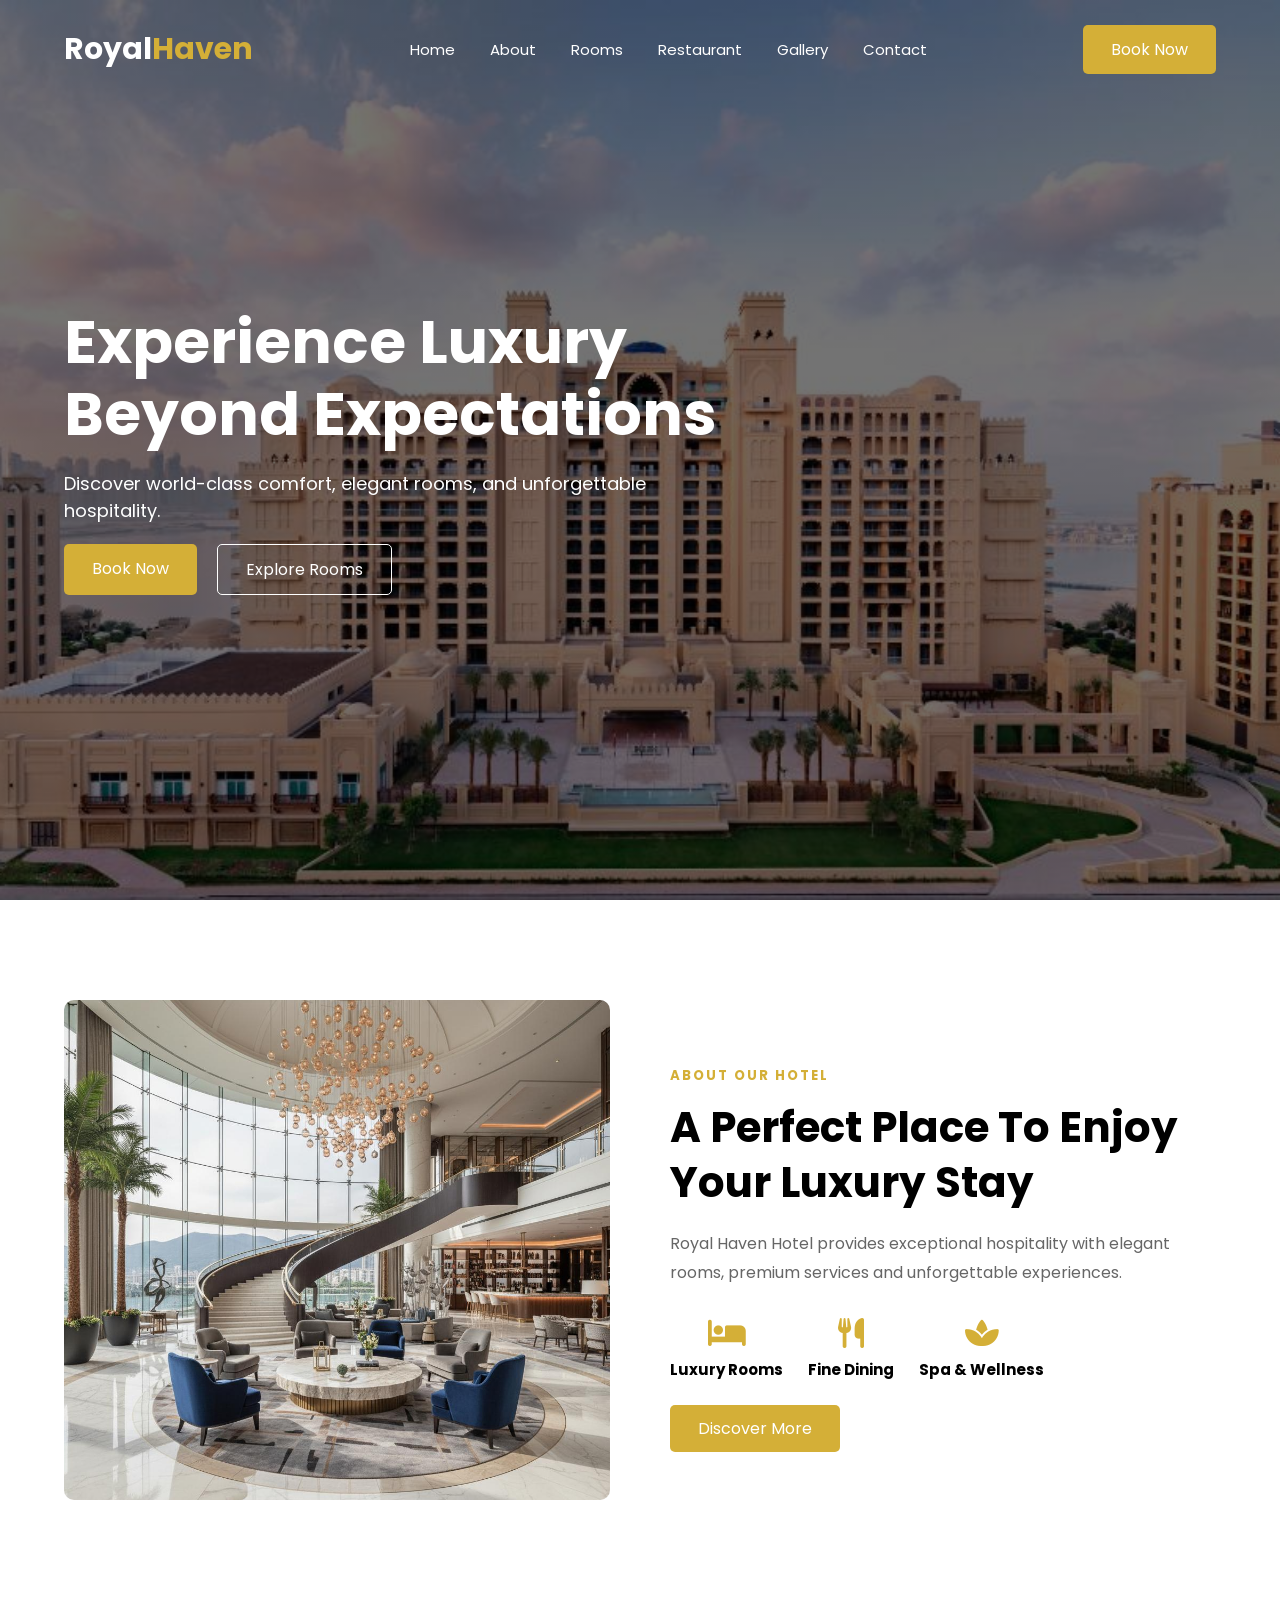
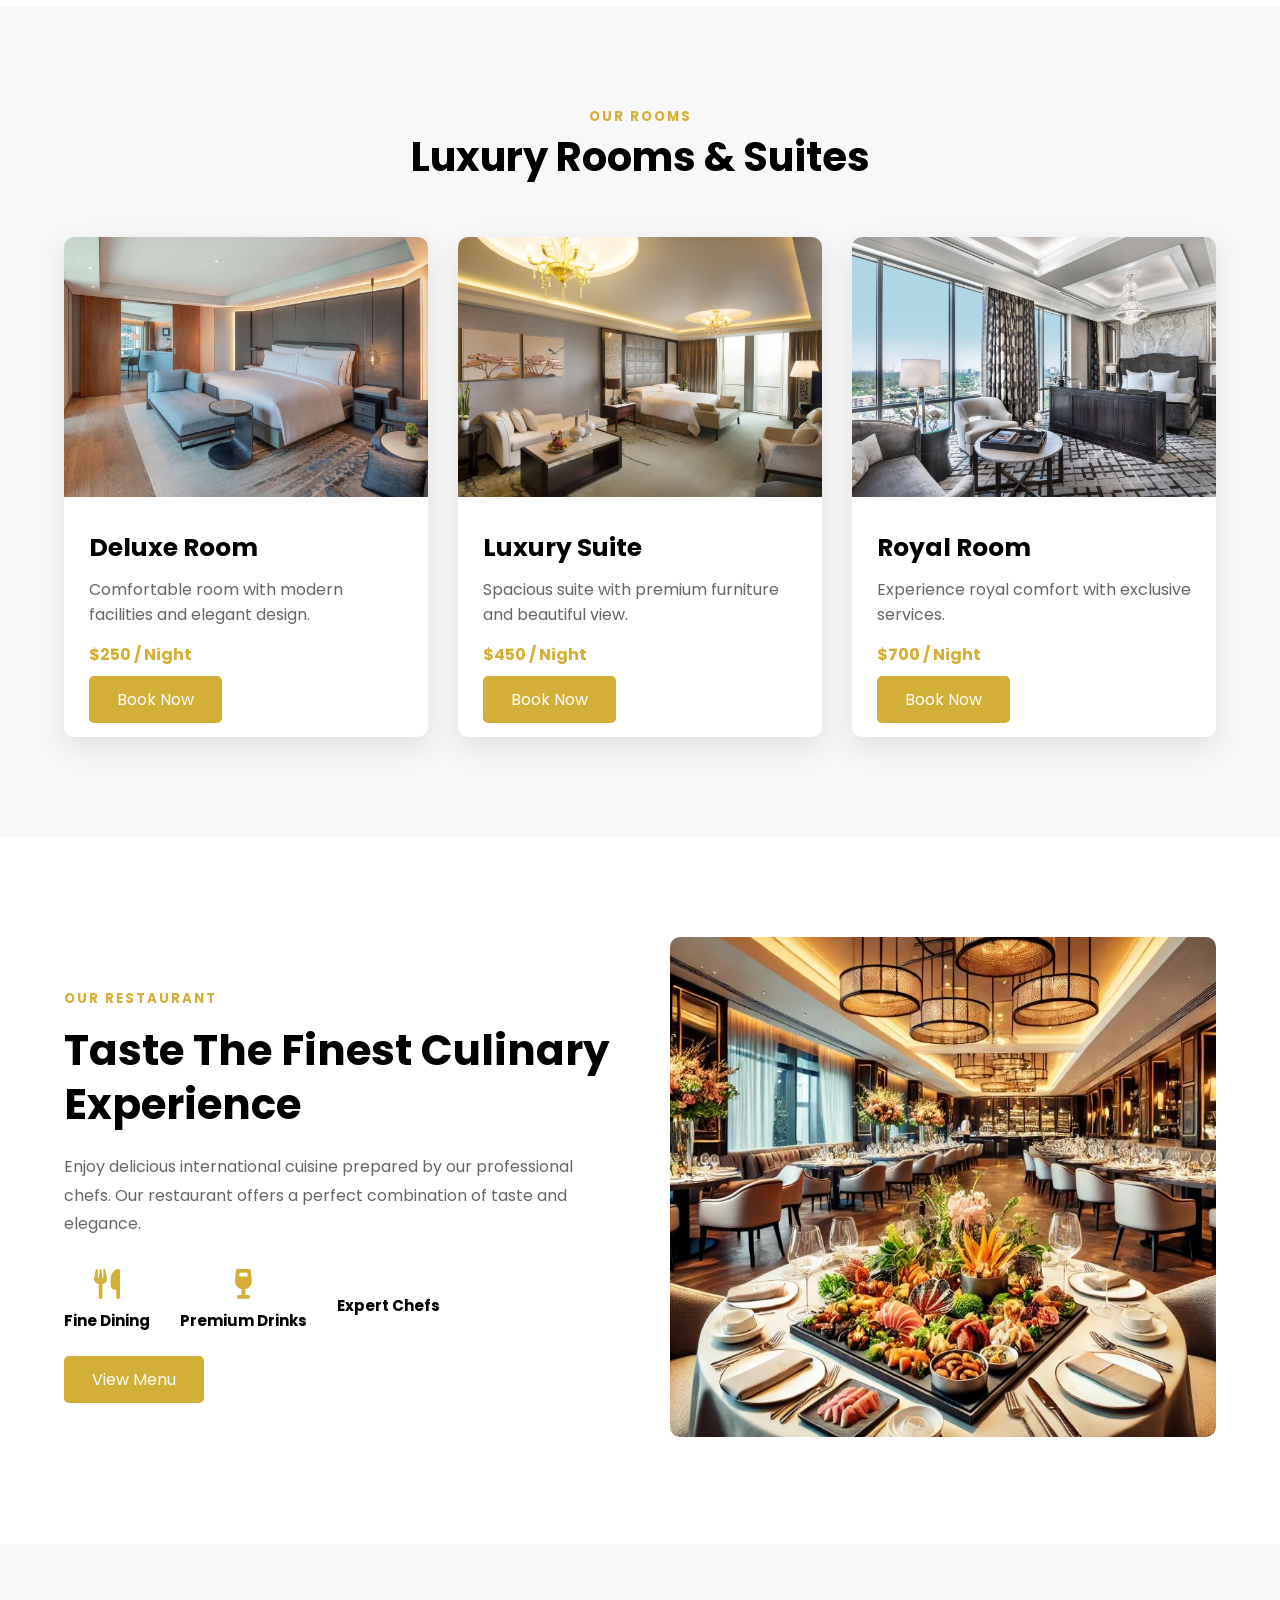
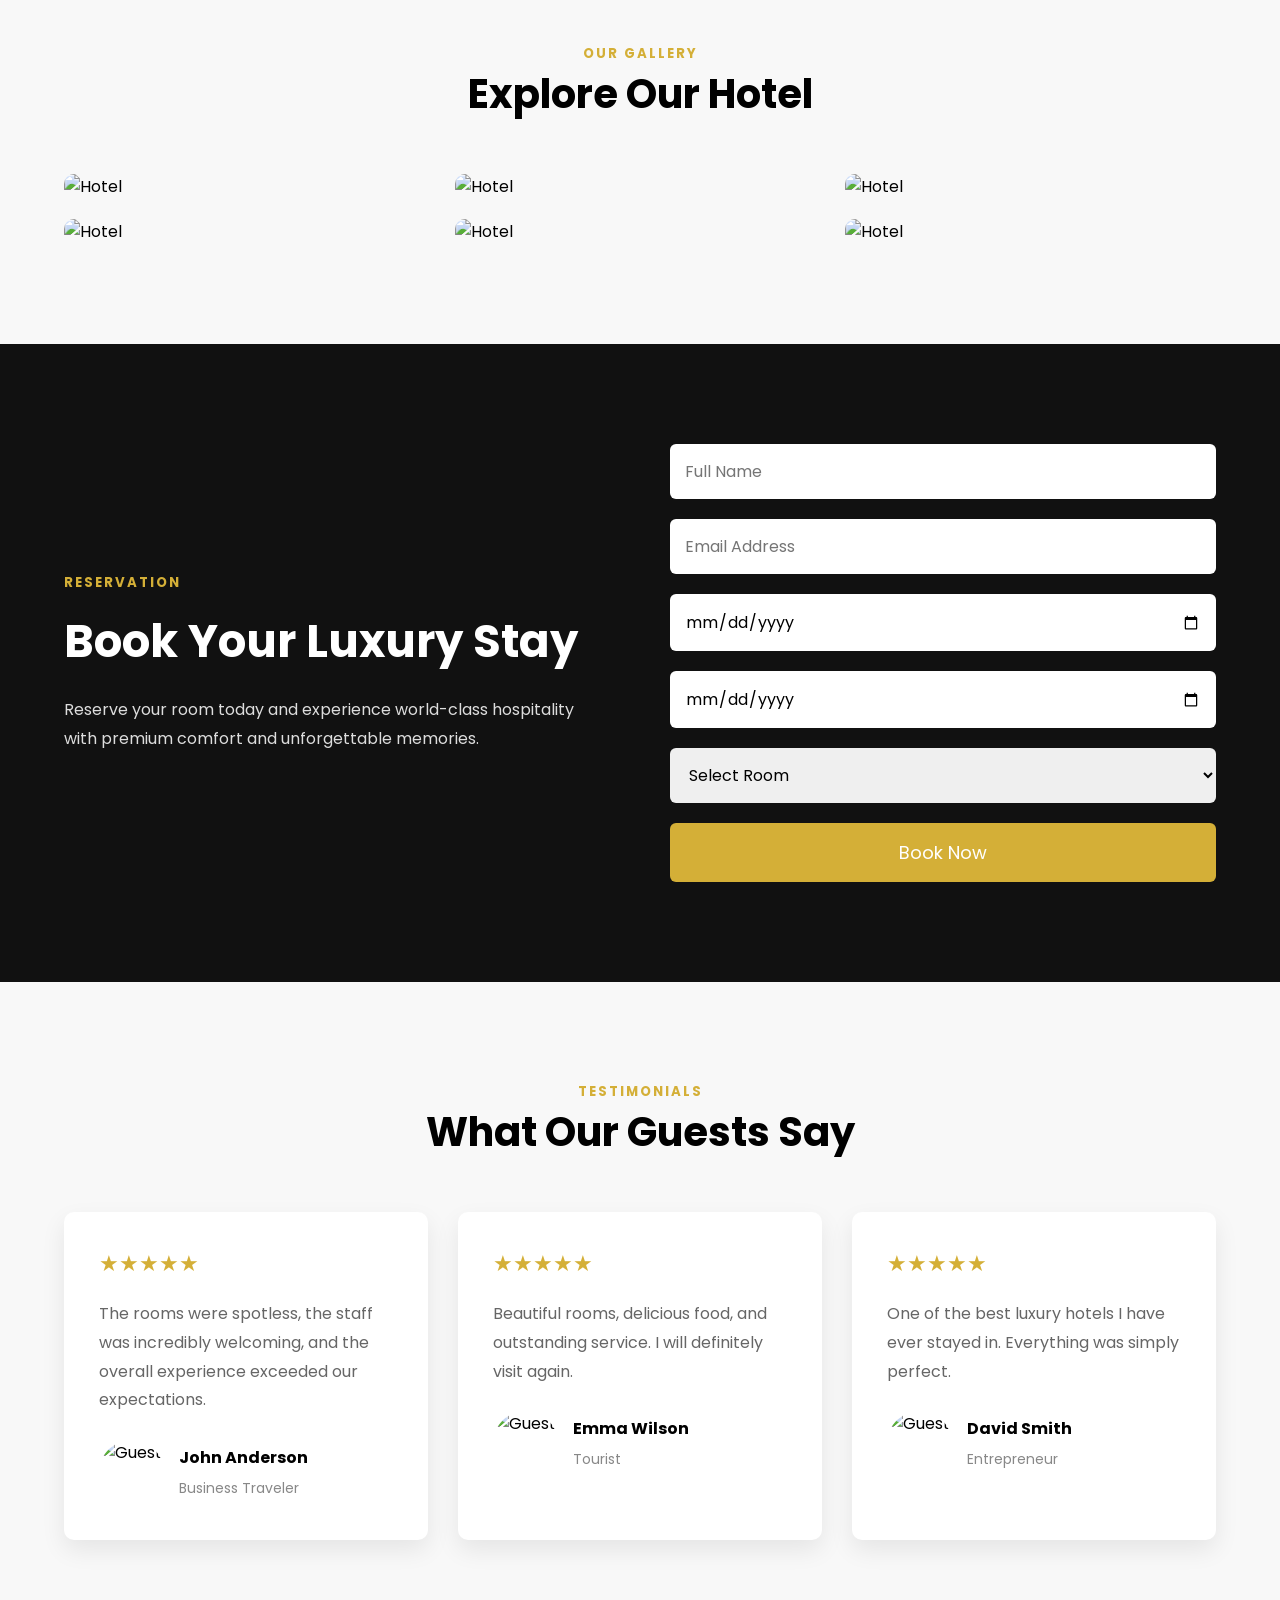
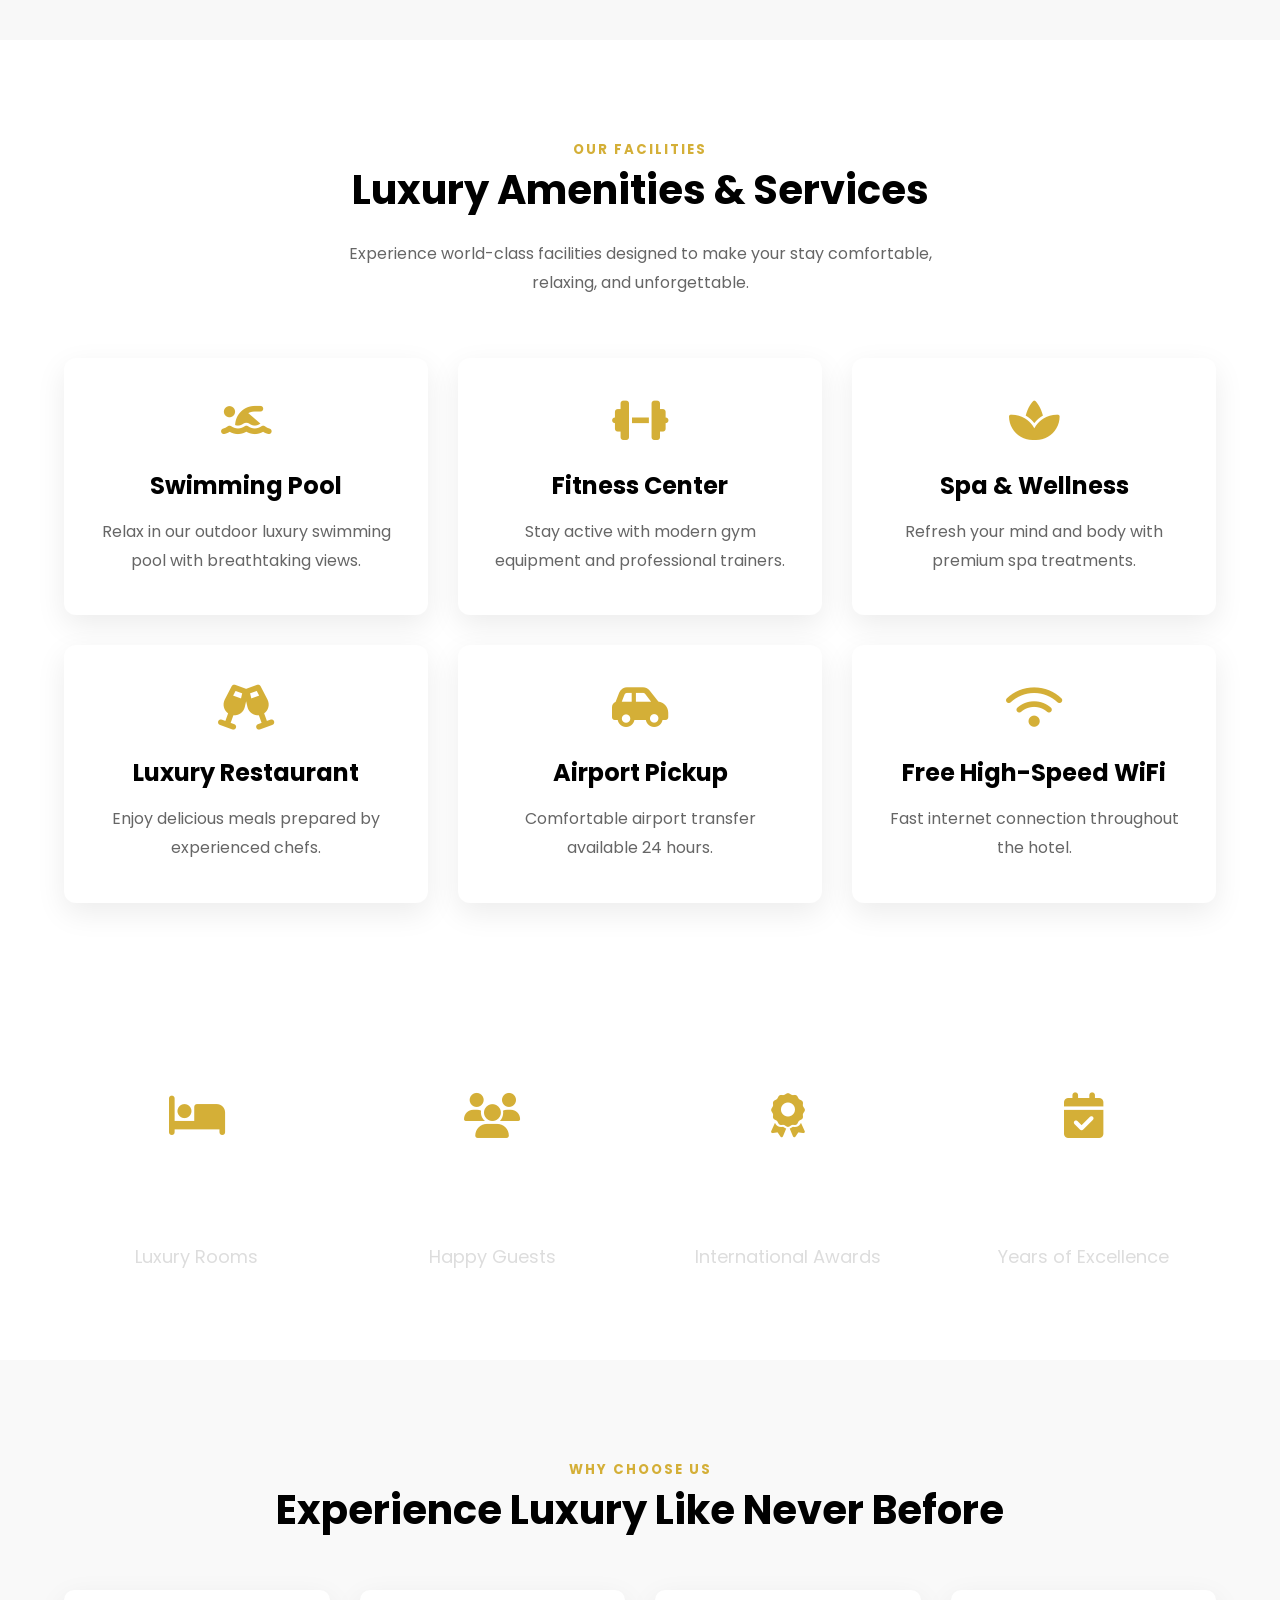
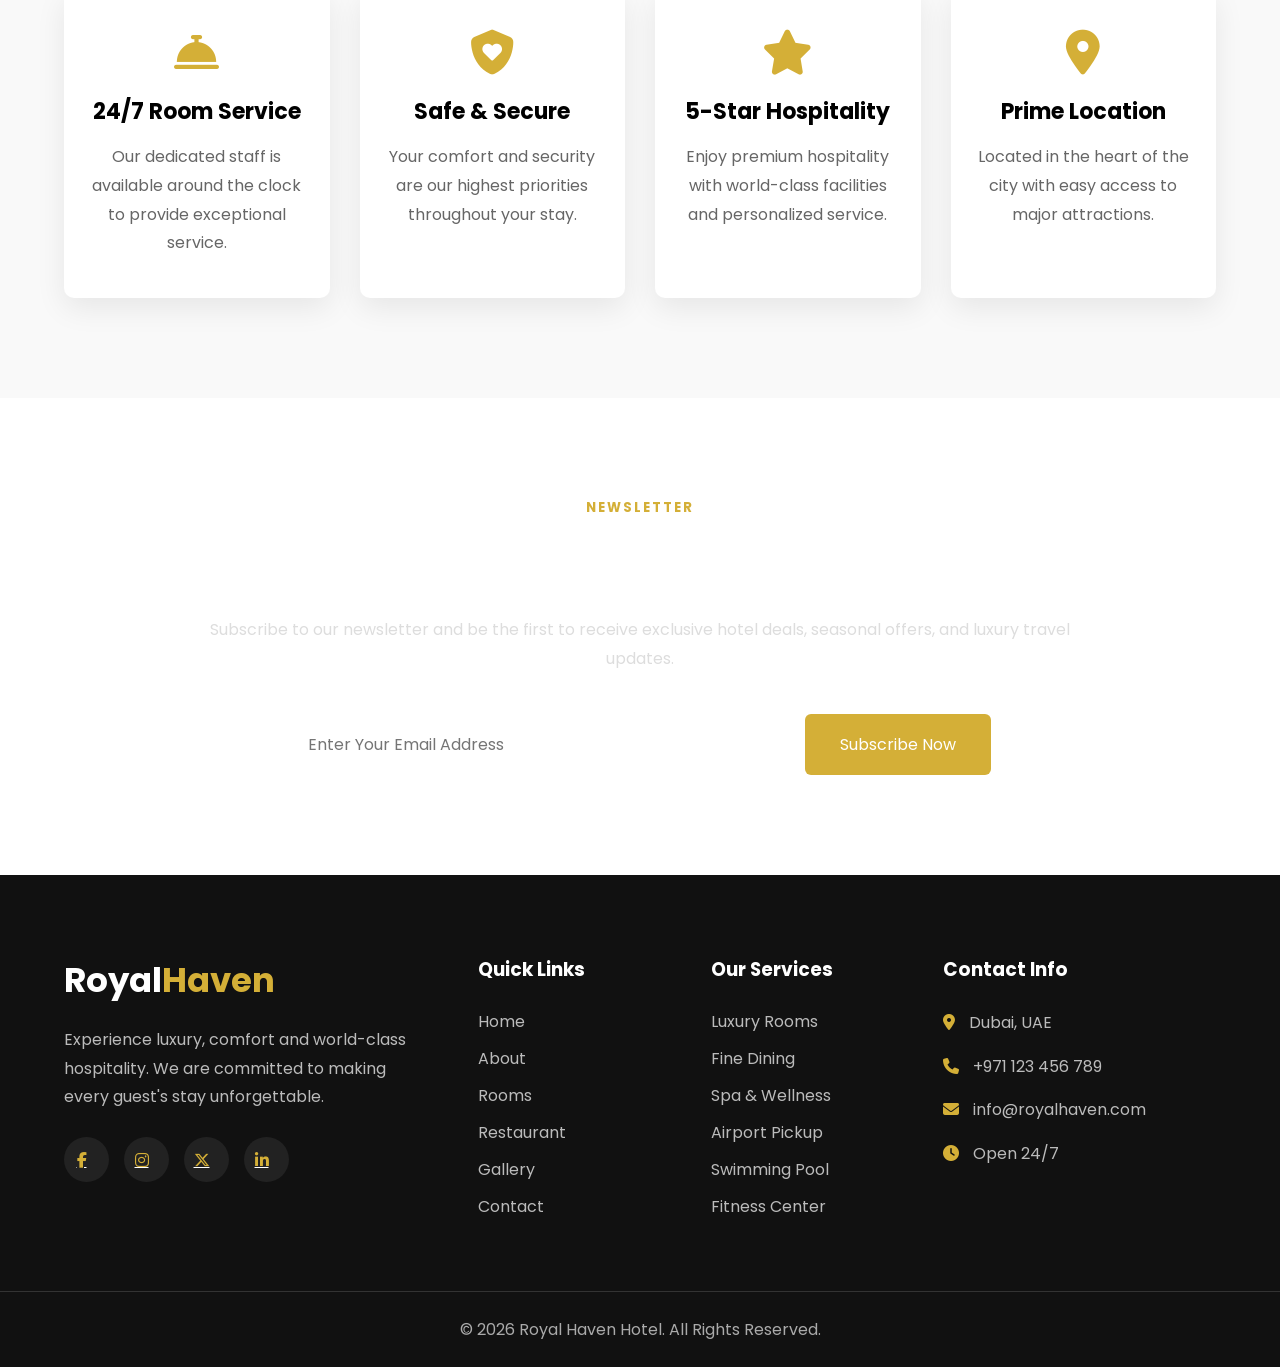
==== index.html @ 72471aa4 "files and images added" ====
<!DOCTYPE html>
<html lang="en">
<head>
    <meta charset="UTF-8">
    <meta name="viewport" content="width=device-width, initial-scale=1.0">

    <title>Royal Haven | Luxury Hotel</title>

    <!-- Google Font -->
    <link href="https://fonts.googleapis.com/css2?family=Poppins:wght@300;400;500;600;700&display=swap" rel="stylesheet">

    <!-- Font Awesome -->
    <link rel="stylesheet" href="https://cdnjs.cloudflare.com/ajax/libs/font-awesome/6.5.0/css/all.min.css">

    <link rel="stylesheet" href="css/style.css">
</head>

<body>

<header>
    <nav class="navbar">

        <div class="logo">
            Royal<span>Haven</span>
        </div>

        <ul class="nav-links">
            <li><a href="index.html">Home</a></li>
            <li><a href="about.html">About</a></li>
            <li><a href="rooms.html">Rooms</a></li>
            <li><a href="restaurent.html">Restaurant</a></li>
            <li><a href="gallery.html">Gallery</a></li>
            <li><a href="contact.html">Contact</a></li>
        </ul>

        <a href="#" class="btn">Book Now</a>

    </nav>
</header>


<!-- Hero Section -->

<section class="hero">

    <div class="hero-content">

        <h1>
            Experience Luxury<br>
            Beyond Expectations
        </h1>

        <p>
            Discover world-class comfort, elegant rooms,
            and unforgettable hospitality.
        </p>

        <div class="hero-buttons">
            <a href="#" class="btn">Book Now</a>
            <a href="#" class="outline-btn">Explore Rooms</a>
        </div>

    </div>

</section>
<!-- About Section -->

<section class="about">

    <div class="about-container">

        <div class="about-image">
            <img src="images/about.jpg" alt="Luxury Hotel">
        </div>


        <div class="about-content">

            <h5>ABOUT OUR HOTEL</h5>

            <h2>
                A Perfect Place To Enjoy
                Your Luxury Stay
            </h2>

            <p>
                Royal Haven Hotel provides exceptional
                hospitality with elegant rooms, premium
                services and unforgettable experiences.
            </p>

            <div class="features">

                <div>
                    <i class="fa-solid fa-bed"></i>
                    <h4>Luxury Rooms</h4>
                </div>

                <div>
                    <i class="fa-solid fa-utensils"></i>
                    <h4>Fine Dining</h4>
                </div>

                <div>
                    <i class="fa-solid fa-spa"></i>
                    <h4>Spa & Wellness</h4>
                </div>

            </div>

            <a href="#" class="btn">Discover More</a>

        </div>

    </div>

</section>
<!-- Rooms Section -->

<section class="rooms">

    <div class="section-title">

        <h5>OUR ROOMS</h5>
        <h2>Luxury Rooms & Suites</h2>

    </div>


    <div class="rooms-container">


        <div class="room-card">

            <img src="images/luxury rooms.jpg" alt="Deluxe Room">

            <div class="room-info">

                <h3>Deluxe Room</h3>

                <p>
                    Comfortable room with modern
                    facilities and elegant design.
                </p>

                <h4>$250 / Night</h4>

                <a href="#" class="btn">Book Now</a>

            </div>

        </div>



        <div class="room-card">

            <img src="images/room2.jpg" alt="Suite Room">

            <div class="room-info">

                <h3>Luxury Suite</h3>

                <p>
                    Spacious suite with premium
                    furniture and beautiful view.
                </p>

                <h4>$450 / Night</h4>

                <a href="#" class="btn">Book Now</a>

            </div>

        </div>



        <div class="room-card">

            <img src="images/room3.jpg" alt="Royal Room">

            <div class="room-info">

                <h3>Royal Room</h3>

                <p>
                    Experience royal comfort with
                    exclusive services.
                </p>

                <h4>$700 / Night</h4>

                <a href="#" class="btn">Book Now</a>

            </div>

        </div>


    </div>

</section>
<!-- Restaurant Section -->

<section class="restaurant">

    <div class="restaurant-container">


        <div class="restaurant-content">

            <h5>OUR RESTAURANT</h5>

            <h2>
                Taste The Finest
                Culinary Experience
            </h2>

            <p>
                Enjoy delicious international cuisine
                prepared by our professional chefs.
                Our restaurant offers a perfect
                combination of taste and elegance.
            </p>


            <div class="restaurant-items">

                <div>
                    <i class="fa-solid fa-utensils"></i>
                    <h4>Fine Dining</h4>
                </div>


                <div>
                    <i class="fa-solid fa-wine-glass"></i>
                    <h4>Premium Drinks</h4>
                </div>


                <div>
                    <i class="fa-solid fa-user-chef"></i>
                    <h4>Expert Chefs</h4>
                </div>

            </div>


            <a href="#" class="btn">
                View Menu
            </a>


        </div>



        <div class="restaurant-image">

            <img src="images/restaurent.jpg" alt="Restaurant">

        </div>


    </div>

</section>
<!-- Gallery Section -->

<section class="gallery">

    <div class="section-title">

        <h5>OUR GALLERY</h5>
        <h2>Explore Our Hotel</h2>

    </div>


    <div class="gallery-container">

        <div class="gallery-item">
            <img src="images/gallery1.jpg" alt="Hotel">
        </div>

        <div class="gallery-item">
            <img src="images/gallery2.jpg" alt="Hotel">
        </div>

        <div class="gallery-item">
            <img src="images/gallery3.jpg" alt="Hotel">
        </div>

        <div class="gallery-item">
            <img src="images/gallery4.jpg" alt="Hotel">
        </div>

        <div class="gallery-item">
            <img src="images/gallery5.jpg" alt="Hotel">
        </div>

        <div class="gallery-item">
            <img src="images/gallery6.jpg" alt="Hotel">
        </div>

    </div>

</section>
<!-- Booking Section -->

<section class="booking">

    <div class="booking-container">

        <div class="booking-content">

            <h5>RESERVATION</h5>

            <h2>
                Book Your Luxury Stay
            </h2>

            <p>
                Reserve your room today and experience
                world-class hospitality with premium
                comfort and unforgettable memories.
            </p>

        </div>


        <form class="booking-form">

            <input type="text" placeholder="Full Name">

            <input type="email" placeholder="Email Address">

            <input type="date">

            <input type="date">

            <select>

                <option>Select Room</option>
                <option>Deluxe Room</option>
                <option>Luxury Suite</option>
                <option>Royal Room</option>

            </select>

            <button type="submit">
                Book Now
            </button>

        </form>

    </div>

</section>
<!-- Testimonials Section -->

<section class="testimonials">

    <div class="section-title">

        <h5>TESTIMONIALS</h5>
        <h2>What Our Guests Say</h2>

    </div>

    <div class="testimonial-container">

        <div class="testimonial-card">

            <div class="stars">
                ★★★★★
            </div>

            <p>
                The rooms were spotless, the staff was incredibly
                welcoming, and the overall experience exceeded our expectations.
            </p>

            <div class="guest">

                <img src="images/guest1.jpg" alt="Guest">

                <div>
                    <h4>John Anderson</h4>
                    <span>Business Traveler</span>
                </div>

            </div>

        </div>

        <div class="testimonial-card">

            <div class="stars">
                ★★★★★
            </div>

            <p>
                Beautiful rooms, delicious food, and outstanding service.
                I will definitely visit again.
            </p>

            <div class="guest">

                <img src="images/guest2.jpg" alt="Guest">

                <div>
                    <h4>Emma Wilson</h4>
                    <span>Tourist</span>
                </div>

            </div>

        </div>

        <div class="testimonial-card">

            <div class="stars">
                ★★★★★
            </div>

            <p>
                One of the best luxury hotels I have ever stayed in.
                Everything was simply perfect.
            </p>

            <div class="guest">

                <img src="images/guest3.jpg" alt="Guest">

                <div>
                    <h4>David Smith</h4>
                    <span>Entrepreneur</span>
                </div>

            </div>

        </div>

    </div>

</section>
<!-- Facilities Section -->

<section class="facilities">

    <div class="section-title">

        <h5>OUR FACILITIES</h5>
        <h2>Luxury Amenities & Services</h2>

        <p>
            Experience world-class facilities designed
            to make your stay comfortable, relaxing,
            and unforgettable.
        </p>

    </div>

    <div class="facilities-container">

        <div class="facility-card">

            <i class="fa-solid fa-person-swimming"></i>

            <h3>Swimming Pool</h3>

            <p>
                Relax in our outdoor luxury swimming pool
                with breathtaking views.
            </p>

        </div>

        <div class="facility-card">

            <i class="fa-solid fa-dumbbell"></i>

            <h3>Fitness Center</h3>

            <p>
                Stay active with modern gym equipment
                and professional trainers.
            </p>

        </div>

        <div class="facility-card">

            <i class="fa-solid fa-spa"></i>

            <h3>Spa & Wellness</h3>

            <p>
                Refresh your mind and body with
                premium spa treatments.
            </p>

        </div>

        <div class="facility-card">

            <i class="fa-solid fa-champagne-glasses"></i>

            <h3>Luxury Restaurant</h3>

            <p>
                Enjoy delicious meals prepared
                by experienced chefs.
            </p>

        </div>

        <div class="facility-card">

            <i class="fa-solid fa-car-side"></i>

            <h3>Airport Pickup</h3>

            <p>
                Comfortable airport transfer
                available 24 hours.
            </p>

        </div>

        <div class="facility-card">

            <i class="fa-solid fa-wifi"></i>

            <h3>Free High-Speed WiFi</h3>

            <p>
                Fast internet connection
                throughout the hotel.
            </p>

        </div>

    </div>

</section>
<!-- Statistics Section -->

<section class="stats">

    <div class="stats-container">

        <div class="stat-box">

            <i class="fa-solid fa-bed"></i>

            <h2>250+</h2>

            <p>Luxury Rooms</p>

        </div>

        <div class="stat-box">

            <i class="fa-solid fa-users"></i>

            <h2>20K+</h2>

            <p>Happy Guests</p>

        </div>

        <div class="stat-box">

            <i class="fa-solid fa-award"></i>

            <h2>30+</h2>

            <p>International Awards</p>

        </div>

        <div class="stat-box">

            <i class="fa-solid fa-calendar-check"></i>

            <h2>15+</h2>

            <p>Years of Excellence</p>

        </div>

    </div>

</section>
<!-- Why Choose Us -->

<section class="why-choose">

    <div class="section-title">

        <h5>WHY CHOOSE US</h5>

        <h2>
            Experience Luxury Like Never Before
        </h2>

    </div>

    <div class="why-container">

        <div class="why-card">

            <i class="fa-solid fa-concierge-bell"></i>

            <h3>24/7 Room Service</h3>

            <p>
                Our dedicated staff is available around
                the clock to provide exceptional service.
            </p>

        </div>

        <div class="why-card">

            <i class="fa-solid fa-shield-heart"></i>

            <h3>Safe & Secure</h3>

            <p>
                Your comfort and security are our highest
                priorities throughout your stay.
            </p>

        </div>

        <div class="why-card">

            <i class="fa-solid fa-star"></i>

            <h3>5-Star Hospitality</h3>

            <p>
                Enjoy premium hospitality with world-class
                facilities and personalized service.
            </p>

        </div>

        <div class="why-card">

            <i class="fa-solid fa-location-dot"></i>

            <h3>Prime Location</h3>

            <p>
                Located in the heart of the city with
                easy access to major attractions.
            </p>

        </div>

    </div>

</section>
<!-- Newsletter Section -->

<section class="newsletter">

    <div class="newsletter-container">

        <div class="newsletter-content">

            <h5>NEWSLETTER</h5>

            <h2>
                Stay Updated With Our Latest Offers
            </h2>

            <p>
                Subscribe to our newsletter and be the first
                to receive exclusive hotel deals, seasonal
                offers, and luxury travel updates.
            </p>

        </div>

        <form class="newsletter-form">

            <input
                type="email"
                placeholder="Enter Your Email Address"
                required
            >

            <button type="submit">
                Subscribe Now
            </button>

        </form>

    </div>

</section>
<!-- Footer -->

<footer class="footer">

    <div class="footer-container">

        <!-- About -->

        <div class="footer-box">

            <h2 class="footer-logo">
                Royal<span>Haven</span>
            </h2>

            <p>
                Experience luxury, comfort and world-class
                hospitality. We are committed to making every
                guest's stay unforgettable.
            </p>

            <div class="social-icons">

                <a href="#"><i class="fab fa-facebook-f"></i></a>

                <a href="#"><i class="fab fa-instagram"></i></a>

                <a href="#"><i class="fab fa-x-twitter"></i></a>

                <a href="#"><i class="fab fa-linkedin-in"></i></a>

            </div>

        </div>


        <!-- Quick Links -->

        <div class="footer-box">

            <h3>Quick Links</h3>

            <ul>

                <li><a href="#">Home</a></li>

                <li><a href="#">About</a></li>

                <li><a href="#">Rooms</a></li>

                <li><a href="#">Restaurant</a></li>

                <li><a href="#">Gallery</a></li>

                <li><a href="#">Contact</a></li>

            </ul>

        </div>


        <!-- Services -->

        <div class="footer-box">

            <h3>Our Services</h3>

            <ul>

                <li>Luxury Rooms</li>

                <li>Fine Dining</li>

                <li>Spa & Wellness</li>

                <li>Airport Pickup</li>

                <li>Swimming Pool</li>

                <li>Fitness Center</li>

            </ul>

        </div>


        <!-- Contact -->

        <div class="footer-box">

            <h3>Contact Info</h3>

            <p><i class="fa-solid fa-location-dot"></i> Dubai, UAE</p>

            <p><i class="fa-solid fa-phone"></i> +971 123 456 789</p>

            <p><i class="fa-solid fa-envelope"></i> info@royalhaven.com</p>

            <p><i class="fa-solid fa-clock"></i> Open 24/7</p>

        </div>

    </div>


    <div class="footer-bottom">

        <p>
            © 2026 Royal Haven Hotel. All Rights Reserved.
        </p>

    </div>

</footer>
</body>
</html>
---- css/style.css ----
*{
    margin:0;
    padding:0;
    box-sizing:border-box;
    font-family:'Poppins',sans-serif;
}


body{
    background:#fff;
}


header{
    position:absolute;
    width:100%;
    top:0;
    left:0;
    z-index:10;
}


.navbar{
    width:90%;
    margin:auto;
    padding:25px 0;

    display:flex;
    justify-content:space-between;
    align-items:center;
}


.logo{
    font-size:30px;
    font-weight:700;
    color:white;
}


.logo span{
    color:#d4af37;
}


.nav-links{
    display:flex;
    gap:35px;
    list-style:none;
}


.nav-links a{
    text-decoration:none;
    color:white;
    font-size:15px;
}


.btn{
    background:#d4af37;
    color:white;
    padding:12px 28px;
    border-radius:5px;
    text-decoration:none;
}


.hero{

    height:100vh;

    background:
    linear-gradient(
    rgba(0,0,0,.55),
    rgba(0,0,0,.55)
    ),
    url("../images/real state.jpg");

    background-size:cover;
    background-position:center;

    display:flex;
    align-items:center;
}


.hero-content{

    width:90%;
    margin:auto;
    color:white;

}


.hero-content h1{

    font-size:60px;
    line-height:1.2;

}


.hero-content p{

    margin:20px 0;
    font-size:18px;
    max-width:600px;

}


.hero-buttons{
    display:flex;
    gap:20px;
}


.outline-btn{

    border:1px solid white;
    color:white;
    padding:12px 28px;
    text-decoration:none;
    border-radius:5px;

}
/* About Section */

.about{

    padding:100px 0;

}


.about-container{

    width:90%;
    margin:auto;

    display:grid;
    grid-template-columns:1fr 1fr;
    gap:60px;

    align-items:center;

}


.about-image img{

    width:100%;
    height:500px;
    object-fit:cover;
    border-radius:10px;

}


.about-content h5{

    color:#d4af37;
    letter-spacing:2px;
    margin-bottom:15px;

}


.about-content h2{

    font-size:42px;
    line-height:1.3;
    margin-bottom:20px;

}


.about-content p{

    color:#666;
    line-height:1.8;
    margin-bottom:30px;

}


.features{

    display:flex;
    gap:25px;
    margin-bottom:35px;

}


.features div{

    text-align:center;

}


.features i{

    font-size:30px;
    color:#d4af37;
    margin-bottom:10px;

}


.features h4{

    font-size:15px;

}
/* Rooms Section */

.rooms{

    padding:100px 0;
    background:#f8f8f8;

}


.section-title{

    text-align:center;
    margin-bottom:50px;

}


.section-title h5{

    color:#d4af37;
    letter-spacing:2px;

}


.section-title h2{

    font-size:40px;

}



.rooms-container{

    width:90%;
    margin:auto;

    display:grid;
    grid-template-columns:repeat(3,1fr);
    gap:30px;

}


.room-card{

    background:white;
    border-radius:10px;
    overflow:hidden;
    box-shadow:0 10px 30px rgba(0,0,0,.1);

}


.room-card img{

    width:100%;
    height:260px;
    object-fit:cover;

}


.room-info{

    padding:25px;

}


.room-info h3{

    font-size:25px;
    margin-bottom:10px;

}


.room-info p{

    color:#666;
    margin-bottom:15px;

}


.room-info h4{

    color:#d4af37;
    margin-bottom:20px;

}
/* Restaurant Section */

.restaurant{

    padding:100px 0;

}


.restaurant-container{

    width:90%;
    margin:auto;

    display:grid;
    grid-template-columns:1fr 1fr;
    gap:60px;

    align-items:center;

}


.restaurant-image img{

    width:100%;
    height:500px;
    object-fit:cover;
    border-radius:10px;

}


.restaurant-content h5{

    color:#d4af37;
    letter-spacing:2px;
    margin-bottom:15px;

}


.restaurant-content h2{

    font-size:42px;
    line-height:1.3;
    margin-bottom:20px;

}


.restaurant-content p{

    color:#666;
    line-height:1.8;
    margin-bottom:30px;

}


.restaurant-items{

    display:flex;
    gap:30px;
    margin-bottom:35px;

}


.restaurant-items div{

    text-align:center;

}


.restaurant-items i{

    font-size:30px;
    color:#d4af37;
    margin-bottom:10px;

}


.restaurant-items h4{

    font-size:15px;

}
/* Gallery Section */

.gallery{

    padding:100px 0;
    background:#f8f8f8;

}


.gallery-container{

    width:90%;
    margin:auto;

    display:grid;
    grid-template-columns:repeat(3,1fr);
    gap:20px;

}


.gallery-item{

    overflow:hidden;
    border-radius:10px;

}


.gallery-item img{

    width:100%;
    height:300px;
    object-fit:cover;

    transition:.4s;

}


.gallery-item img:hover{

    transform:scale(1.1);

}
/* Booking Section */

.booking{

    padding:100px 0;
    background:#111;
    color:#fff;

}

.booking-container{

    width:90%;
    max-width:1200px;
    margin:auto;

    display:grid;
    grid-template-columns:1fr 1fr;
    gap:60px;
    align-items:center;

}

.booking-content h5{

    color:#d4af37;
    letter-spacing:2px;
    margin-bottom:15px;

}

.booking-content h2{

    font-size:45px;
    margin-bottom:20px;

}

.booking-content p{

    color:#ddd;
    line-height:1.8;

}

.booking-form{

    display:grid;
    gap:20px;

}

.booking-form input,
.booking-form select{

    padding:15px;
    border:none;
    outline:none;
    border-radius:6px;
    font-size:16px;

}

.booking-form button{

    padding:16px;
    border:none;
    background:#d4af37;
    color:#fff;
    font-size:18px;
    cursor:pointer;
    border-radius:6px;
    transition:.3s;

}

.booking-form button:hover{

    background:#b8941f;

}
/* Testimonials */

.testimonials{

    padding:100px 0;
    background:#f8f8f8;

}

.testimonial-container{

    width:90%;
    margin:auto;

    display:grid;
    grid-template-columns:repeat(3,1fr);
    gap:30px;

}

.testimonial-card{

    background:#fff;
    padding:35px;
    border-radius:10px;
    box-shadow:0 10px 25px rgba(0,0,0,.08);

}

.stars{

    color:#d4af37;
    font-size:22px;
    margin-bottom:20px;

}

.testimonial-card p{

    color:#666;
    line-height:1.8;
    margin-bottom:25px;

}

.guest{

    display:flex;
    align-items:center;
    gap:15px;

}

.guest img{

    width:65px;
    height:65px;
    border-radius:50%;
    object-fit:cover;

}

.guest h4{

    margin-bottom:5px;

}

.guest span{

    color:#888;
    font-size:14px;

}
/* Facilities Section */

.facilities{

    padding:100px 0;
    background:#fff;

}

.facilities .section-title{

    width:90%;
    margin:auto;
    text-align:center;
    margin-bottom:60px;

}

.facilities .section-title p{

    max-width:650px;
    margin:20px auto 0;
    color:#666;
    line-height:1.8;

}

.facilities-container{

    width:90%;
    max-width:1300px;
    margin:auto;

    display:grid;
    grid-template-columns:repeat(3,1fr);
    gap:30px;

}

.facility-card{

    background:#fff;
    padding:40px 30px;
    text-align:center;

    border-radius:12px;

    box-shadow:0 10px 30px rgba(0,0,0,.08);

    transition:.4s;

}

.facility-card:hover{

    transform:translateY(-10px);

}

.facility-card i{

    font-size:45px;
    color:#d4af37;

    margin-bottom:25px;

}

.facility-card h3{

    margin-bottom:15px;
    font-size:24px;

}

.facility-card p{

    color:#666;
    line-height:1.8;

}
/* Statistics Section */

.stats{

    padding:90px 0;

    background:
    linear-gradient(rgba(0,0,0,.75),rgba(0,0,0,.75)),
    url("../images/stats-bg.jpg");

    background-size:cover;
    background-position:center;
    background-attachment:fixed;

}

.stats-container{

    width:90%;
    max-width:1200px;
    margin:auto;

    display:grid;
    grid-template-columns:repeat(4,1fr);
    gap:30px;

}

.stat-box{

    text-align:center;
    color:#fff;

}

.stat-box i{

    font-size:45px;
    color:#d4af37;
    margin-bottom:20px;

}

.stat-box h2{

    font-size:50px;
    margin-bottom:10px;

}

.stat-box p{

    font-size:18px;
    color:#ddd;

} 
/* Why Choose Us */

.why-choose{

    padding:100px 0;
    background:#f9f9f9;

}

.why-container{

    width:90%;
    max-width:1200px;
    margin:auto;

    display:grid;
    grid-template-columns:repeat(4,1fr);
    gap:30px;

}

.why-card{

    background:#fff;
    padding:40px 25px;
    text-align:center;

    border-radius:10px;

    box-shadow:0 10px 30px rgba(0,0,0,.08);

    transition:.3s;

}

.why-card:hover{

    transform:translateY(-10px);

}

.why-card i{

    font-size:45px;
    color:#d4af37;
    margin-bottom:20px;

}

.why-card h3{

    margin-bottom:15px;
    font-size:22px;

}

.why-card p{

    color:#666;
    line-height:1.8;

}
/* Newsletter */

.newsletter{

    padding:100px 0;

    background:
    linear-gradient(rgba(0,0,0,.75),rgba(0,0,0,.75)),
    url("../images/newsletter-bg.jpg");

    background-size:cover;
    background-position:center;
    background-attachment:fixed;

}

.newsletter-container{

    width:90%;
    max-width:900px;

    margin:auto;
    text-align:center;

}

.newsletter-content h5{

    color:#d4af37;
    letter-spacing:2px;
    margin-bottom:15px;

}

.newsletter-content h2{

    color:#fff;
    font-size:42px;
    margin-bottom:20px;

}

.newsletter-content p{

    color:#ddd;
    line-height:1.8;
    margin-bottom:40px;

}

.newsletter-form{

    display:flex;
    justify-content:center;
    gap:15px;

}

.newsletter-form input{

    flex:1;

    max-width:500px;

    padding:18px;

    border:none;
    outline:none;

    border-radius:6px;

    font-size:16px;

}

.newsletter-form button{

    padding:18px 35px;

    background:#d4af37;
    color:#fff;

    border:none;
    border-radius:6px;

    cursor:pointer;

    font-size:16px;

    transition:.3s;

}

.newsletter-form button:hover{

    background:#b89125;

}
/* Footer */

.footer{

    background:#111;
    color:#fff;

    padding:80px 0 0;

}

.footer-container{

    width:90%;
    max-width:1300px;

    margin:auto;

    display:grid;
    grid-template-columns:2fr 1fr 1fr 1.5fr;

    gap:50px;

}

.footer-logo{

    font-size:34px;
    margin-bottom:20px;

}

.footer-logo span{

    color:#d4af37;

}

.footer-box p{

    color:#bbb;
    line-height:1.8;
    margin-bottom:15px;

}

.footer-box h3{

    margin-bottom:25px;

}

.footer-box ul{

    list-style:none;

}

.footer-box ul li{

    margin-bottom:12px;

    color:#bbb;

}

.footer-box ul li a{

    color:#bbb;
    text-decoration:none;

    transition:.3s;

}

.footer-box ul li a:hover{

    color:#d4af37;

}

.footer-box i{

    color:#d4af37;
    margin-right:10px;

}

.social-icons{

    display:flex;
    gap:15px;
    margin-top:25px;

}

.social-icons a{

    width:45px;
    height:45px;

    display:flex;
    justify-content:center;
    align-items:center;

    border-radius:50%;

    background:#222;

    color:#fff;

    transition:.3s;

}

.social-icons a:hover{

    background:#d4af37;

}

.footer-bottom{

    margin-top:60px;

    border-top:1px solid #333;

    text-align:center;

    padding:25px 0;

}

.footer-bottom p{

    color:#aaa;

}
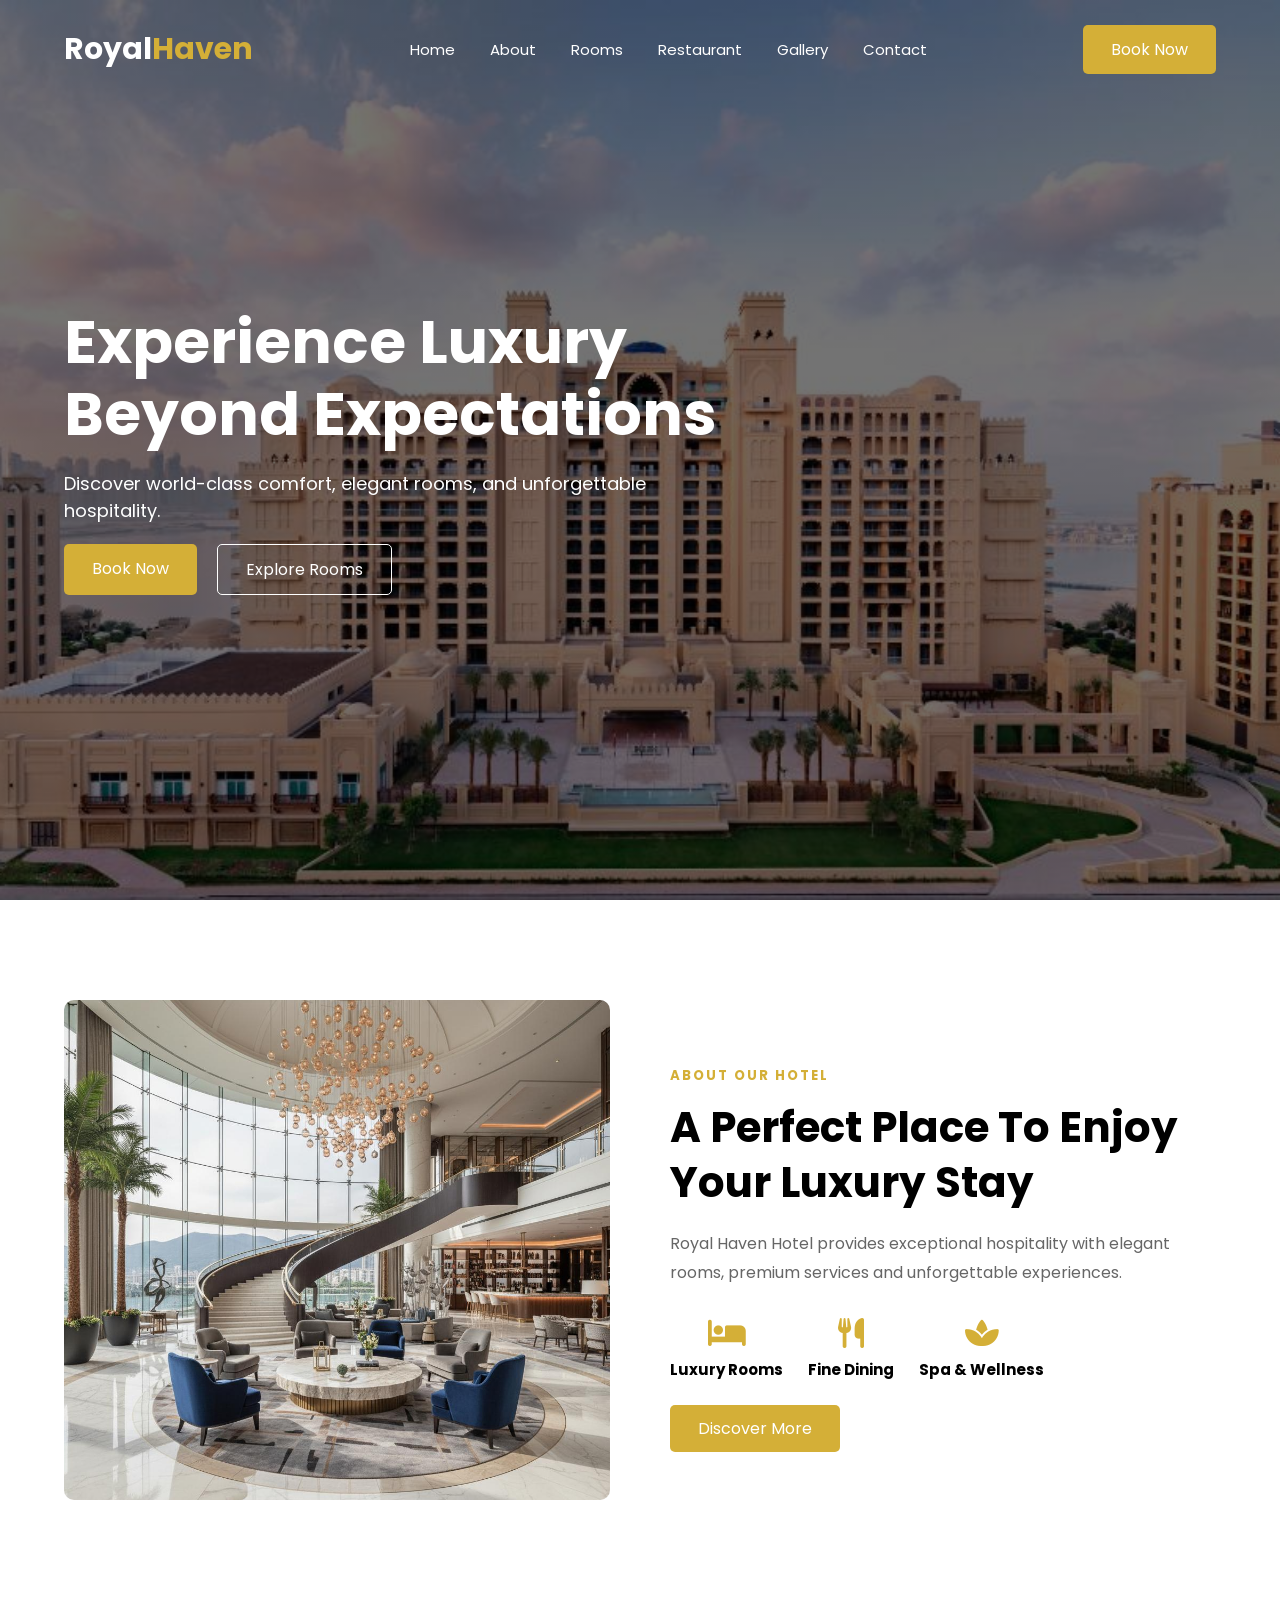
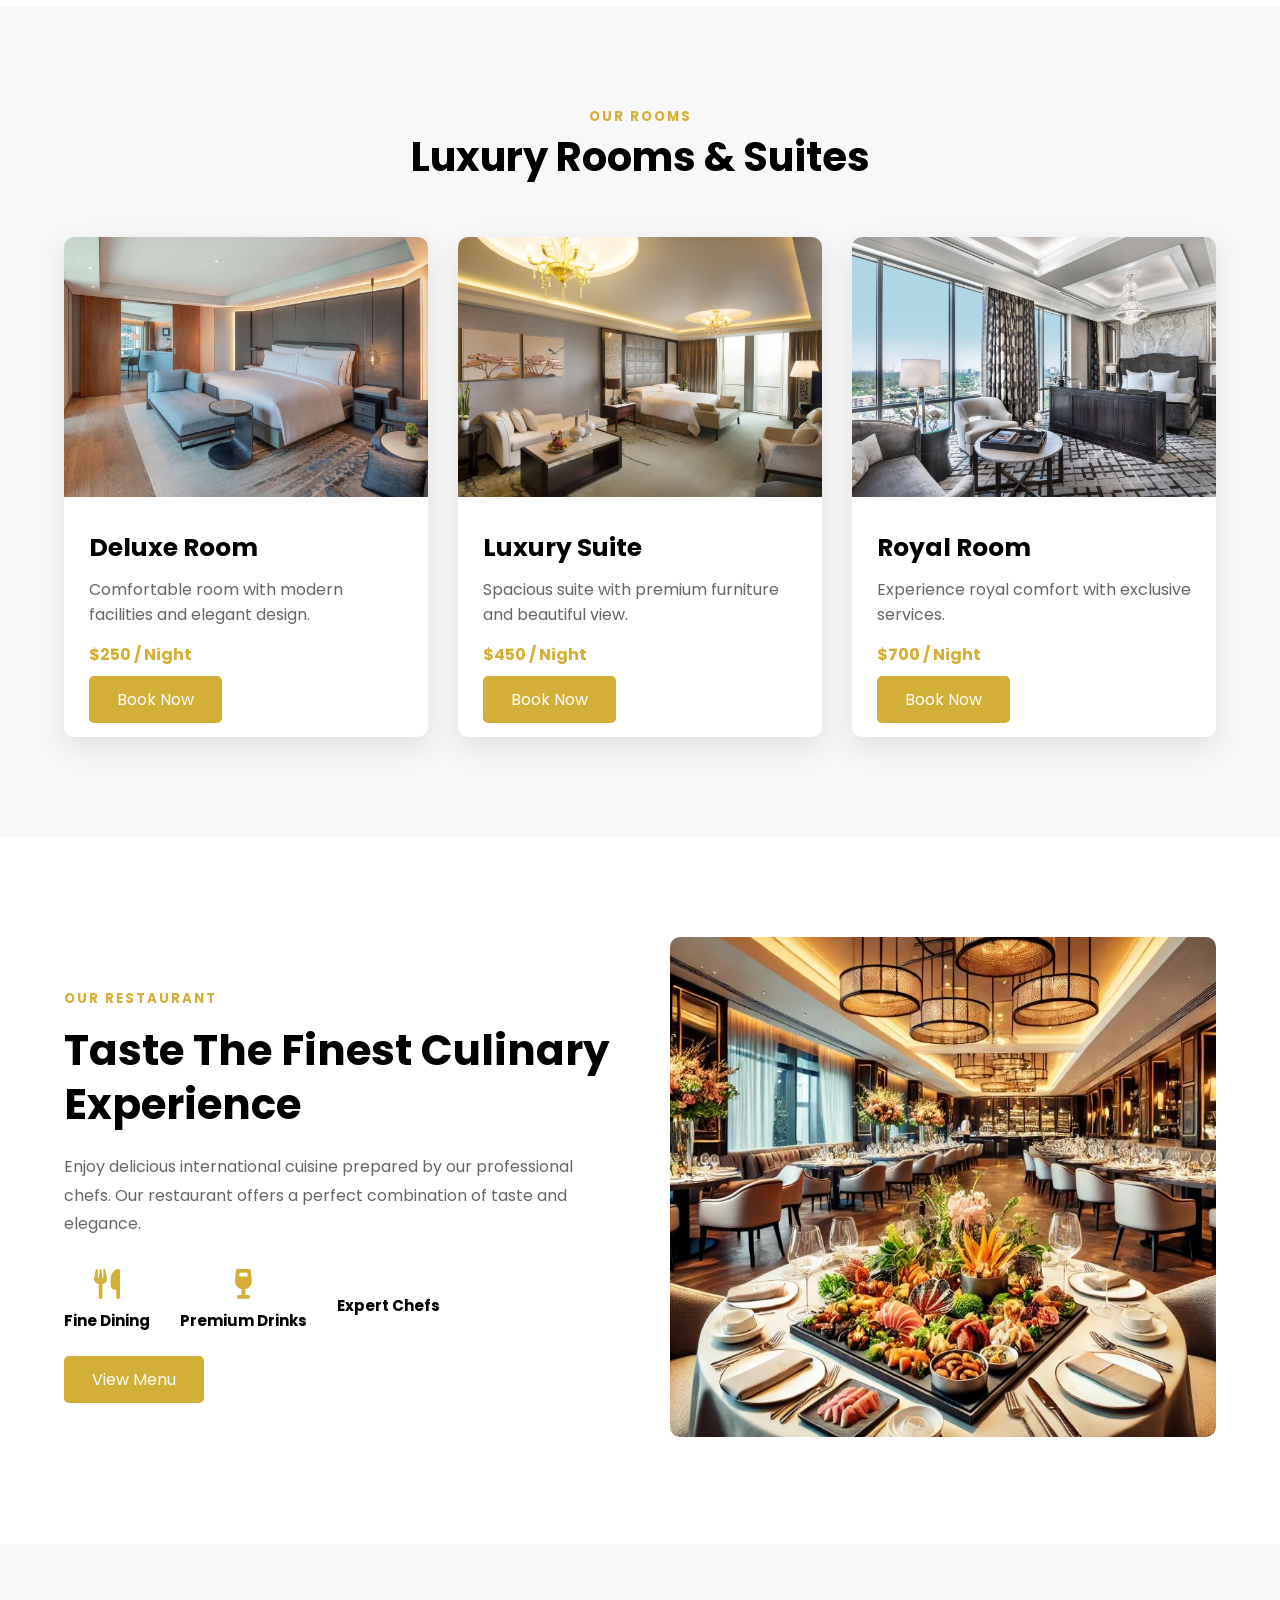
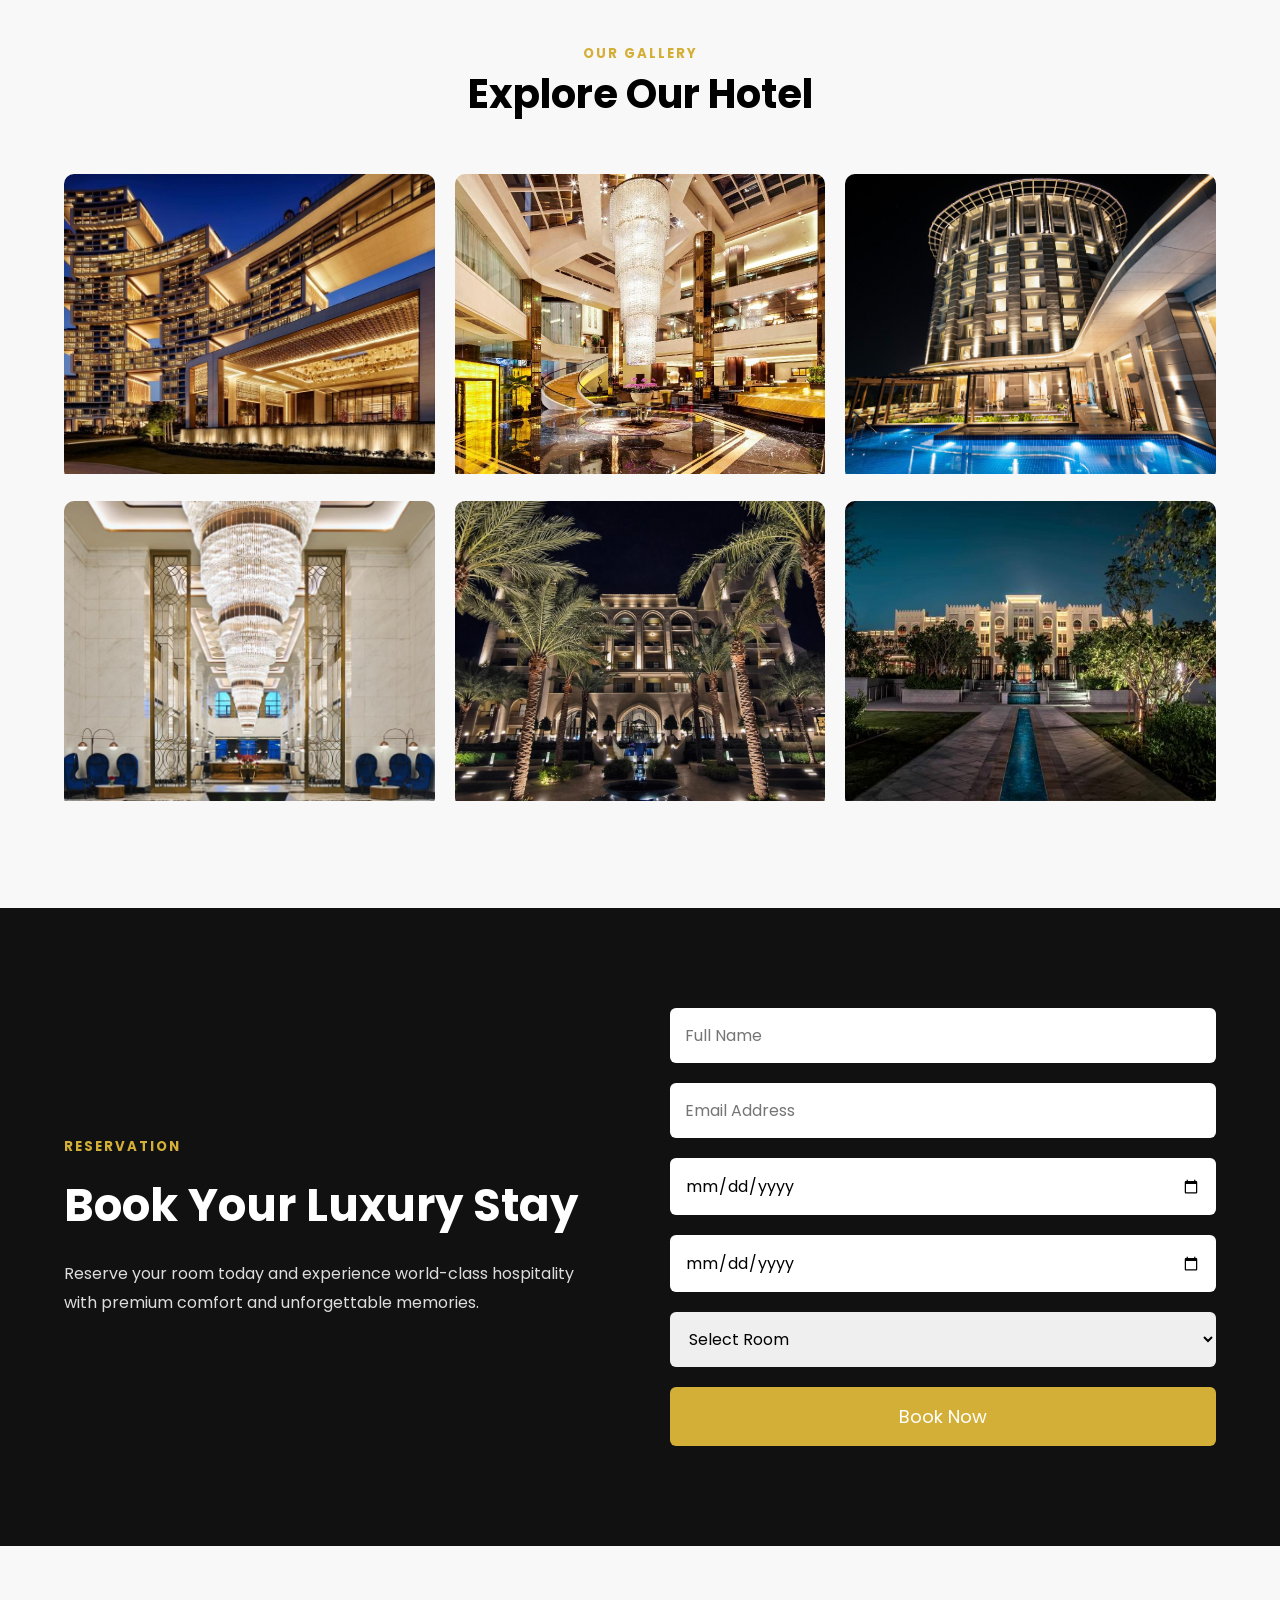
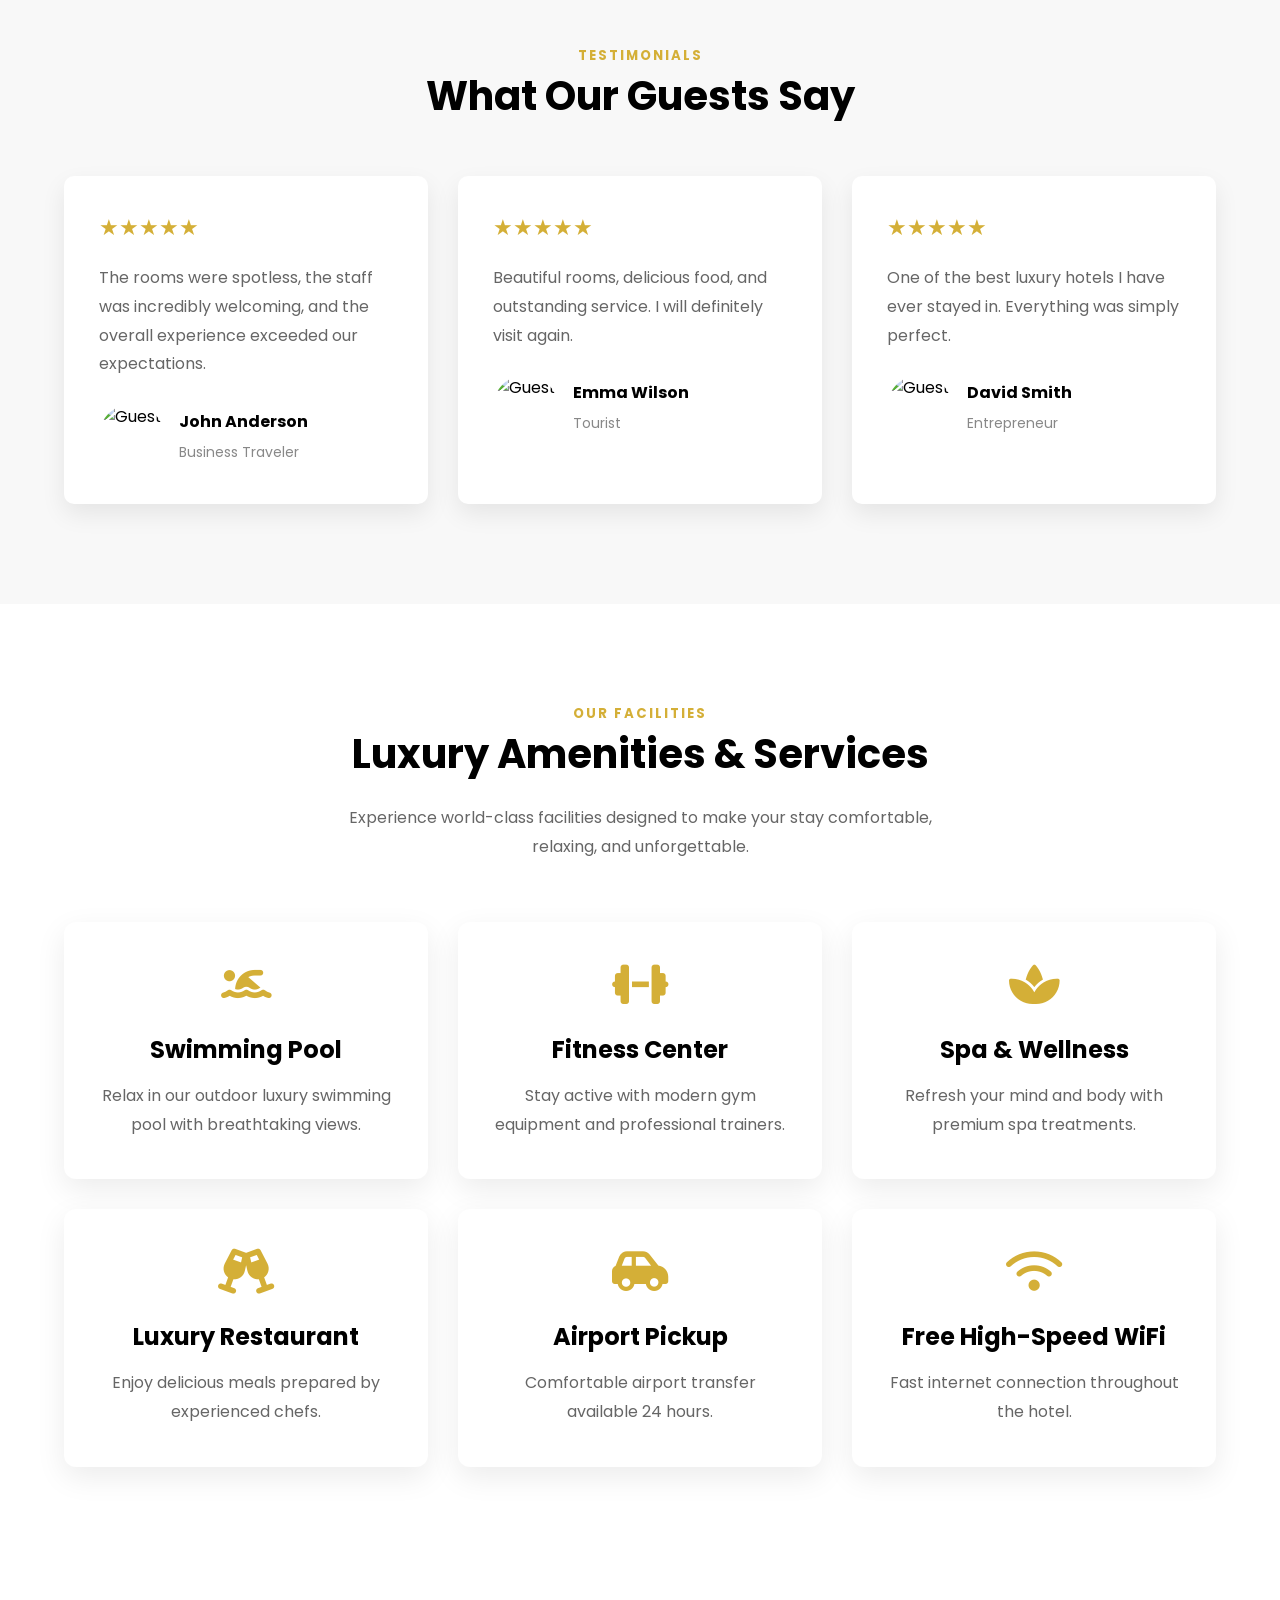
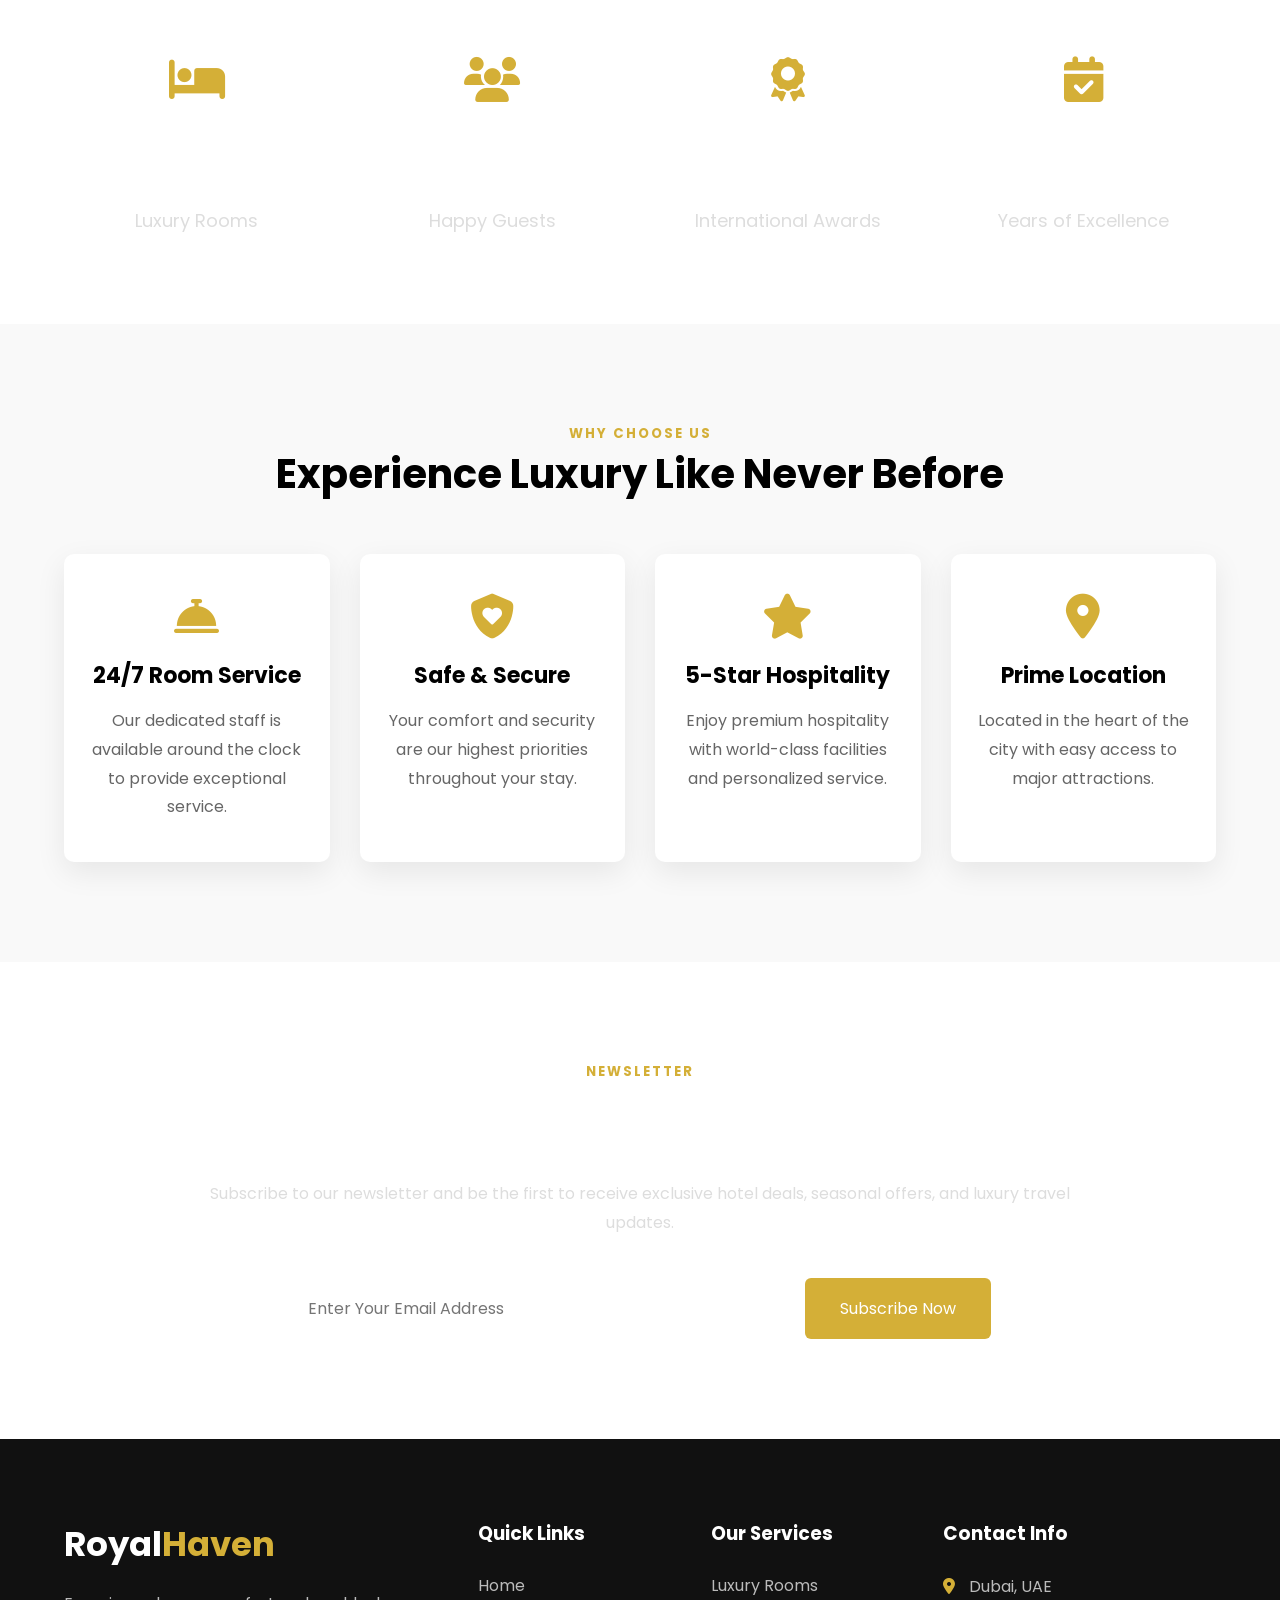
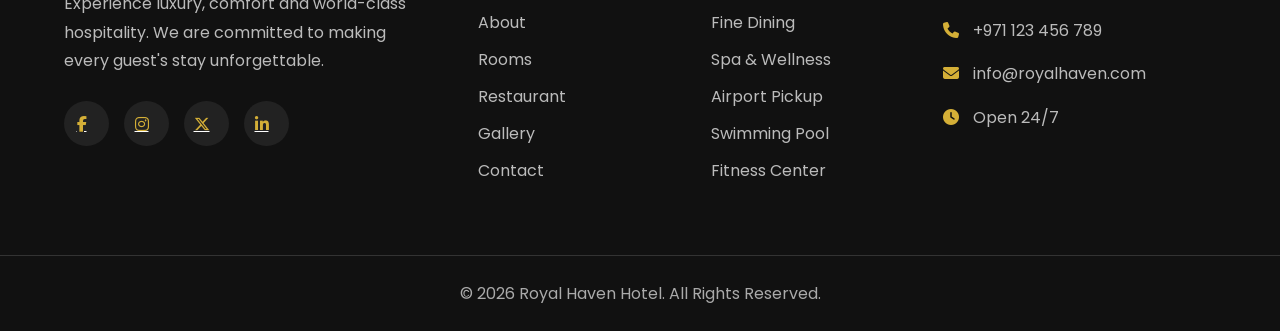
==== commit bc3afa4f: "Added hotel images and updated HTML files" ====
--- a/index.html
+++ b/index.html
@@ -281,27 +281,27 @@
     <div class="gallery-container">
 
         <div class="gallery-item">
-            <img src="images/gallery1.jpg" alt="Hotel">
+            <img src="images/hotel 1.jpg" alt="Hotel">
         </div>
 
         <div class="gallery-item">
-            <img src="images/gallery2.jpg" alt="Hotel">
+            <img src="images/hotel 2.jpg" alt="Hotel">
         </div>
 
         <div class="gallery-item">
-            <img src="images/gallery3.jpg" alt="Hotel">
+            <img src="images/hotel 3.jpg" alt="Hotel">
         </div>
 
         <div class="gallery-item">
-            <img src="images/gallery4.jpg" alt="Hotel">
+            <img src="images/hotel 4.jpg" alt="Hotel">
         </div>
 
         <div class="gallery-item">
-            <img src="images/gallery5.jpg" alt="Hotel">
+            <img src="images/hotel 5.jpg" alt="Hotel">
         </div>
 
         <div class="gallery-item">
-            <img src="images/gallery6.jpg" alt="Hotel">
+            <img src="images/hotel 6.jpg" alt="Hotel">
         </div>
 
     </div>
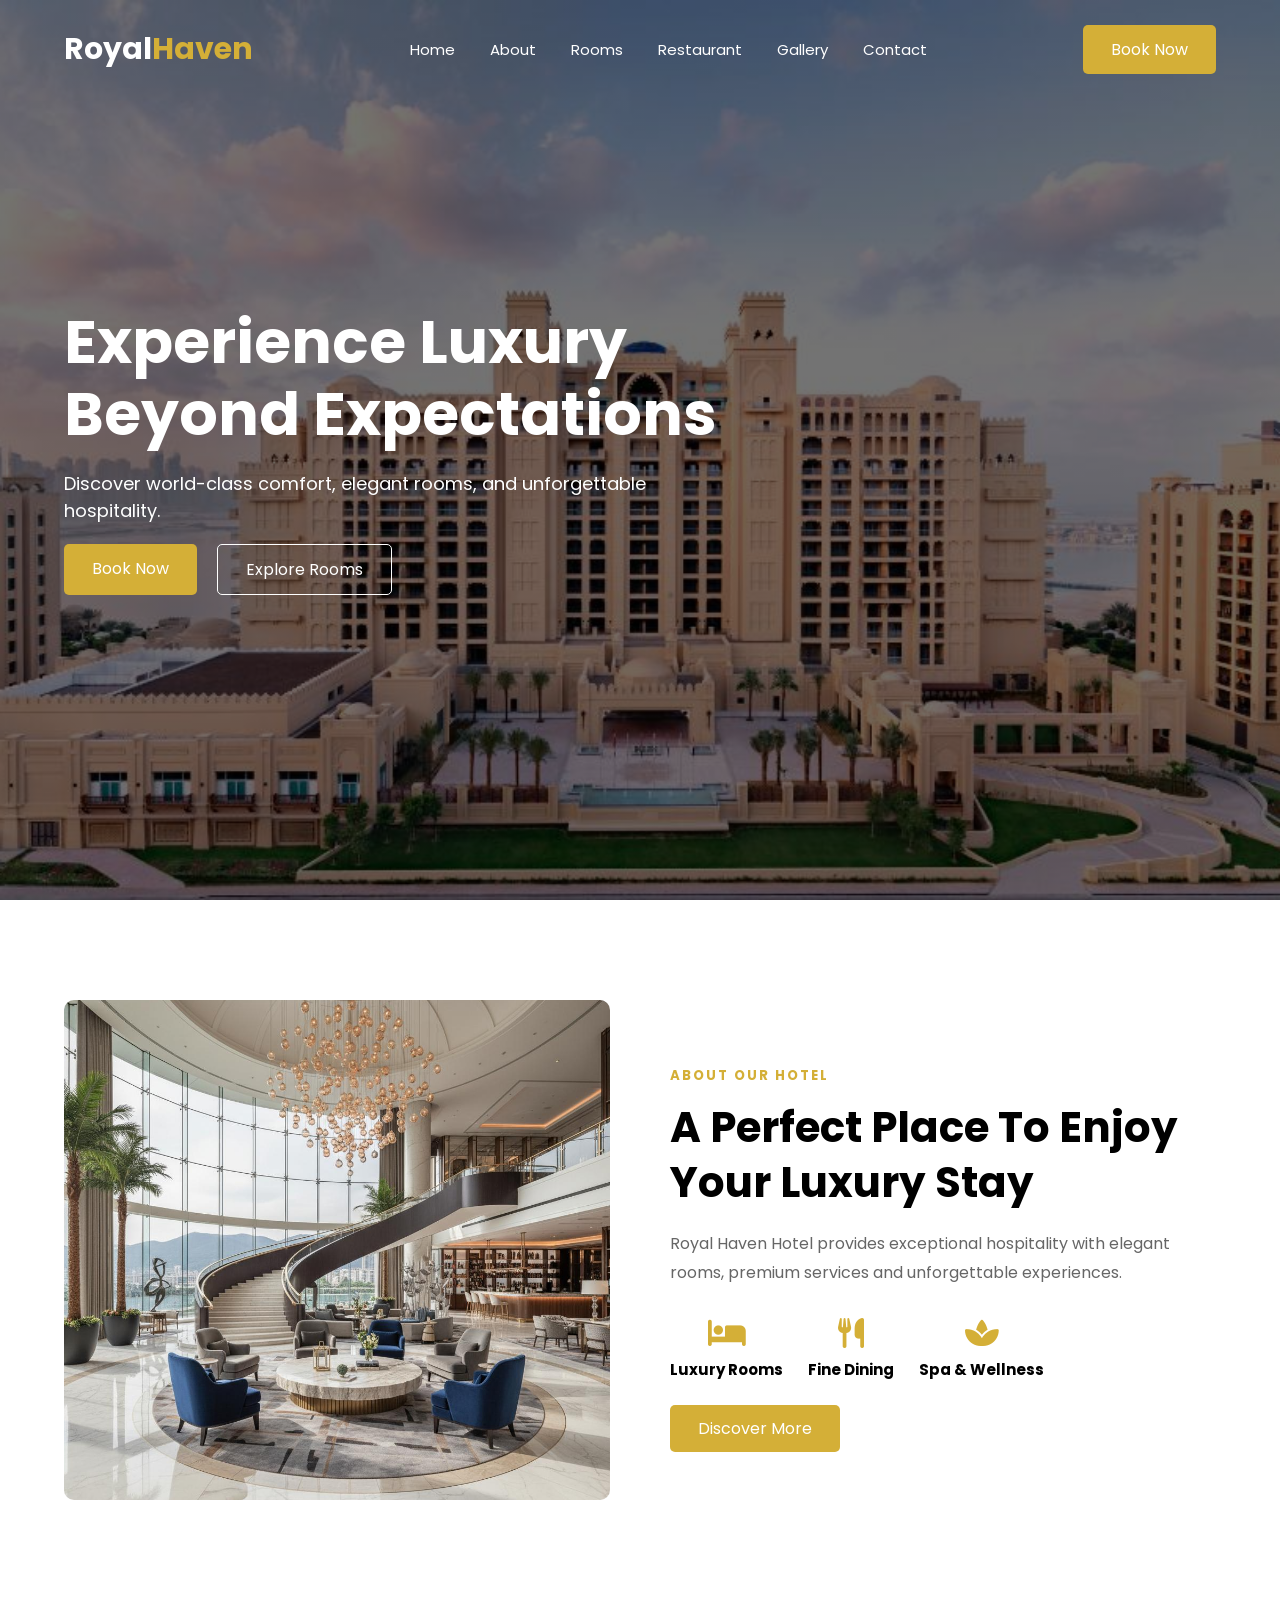
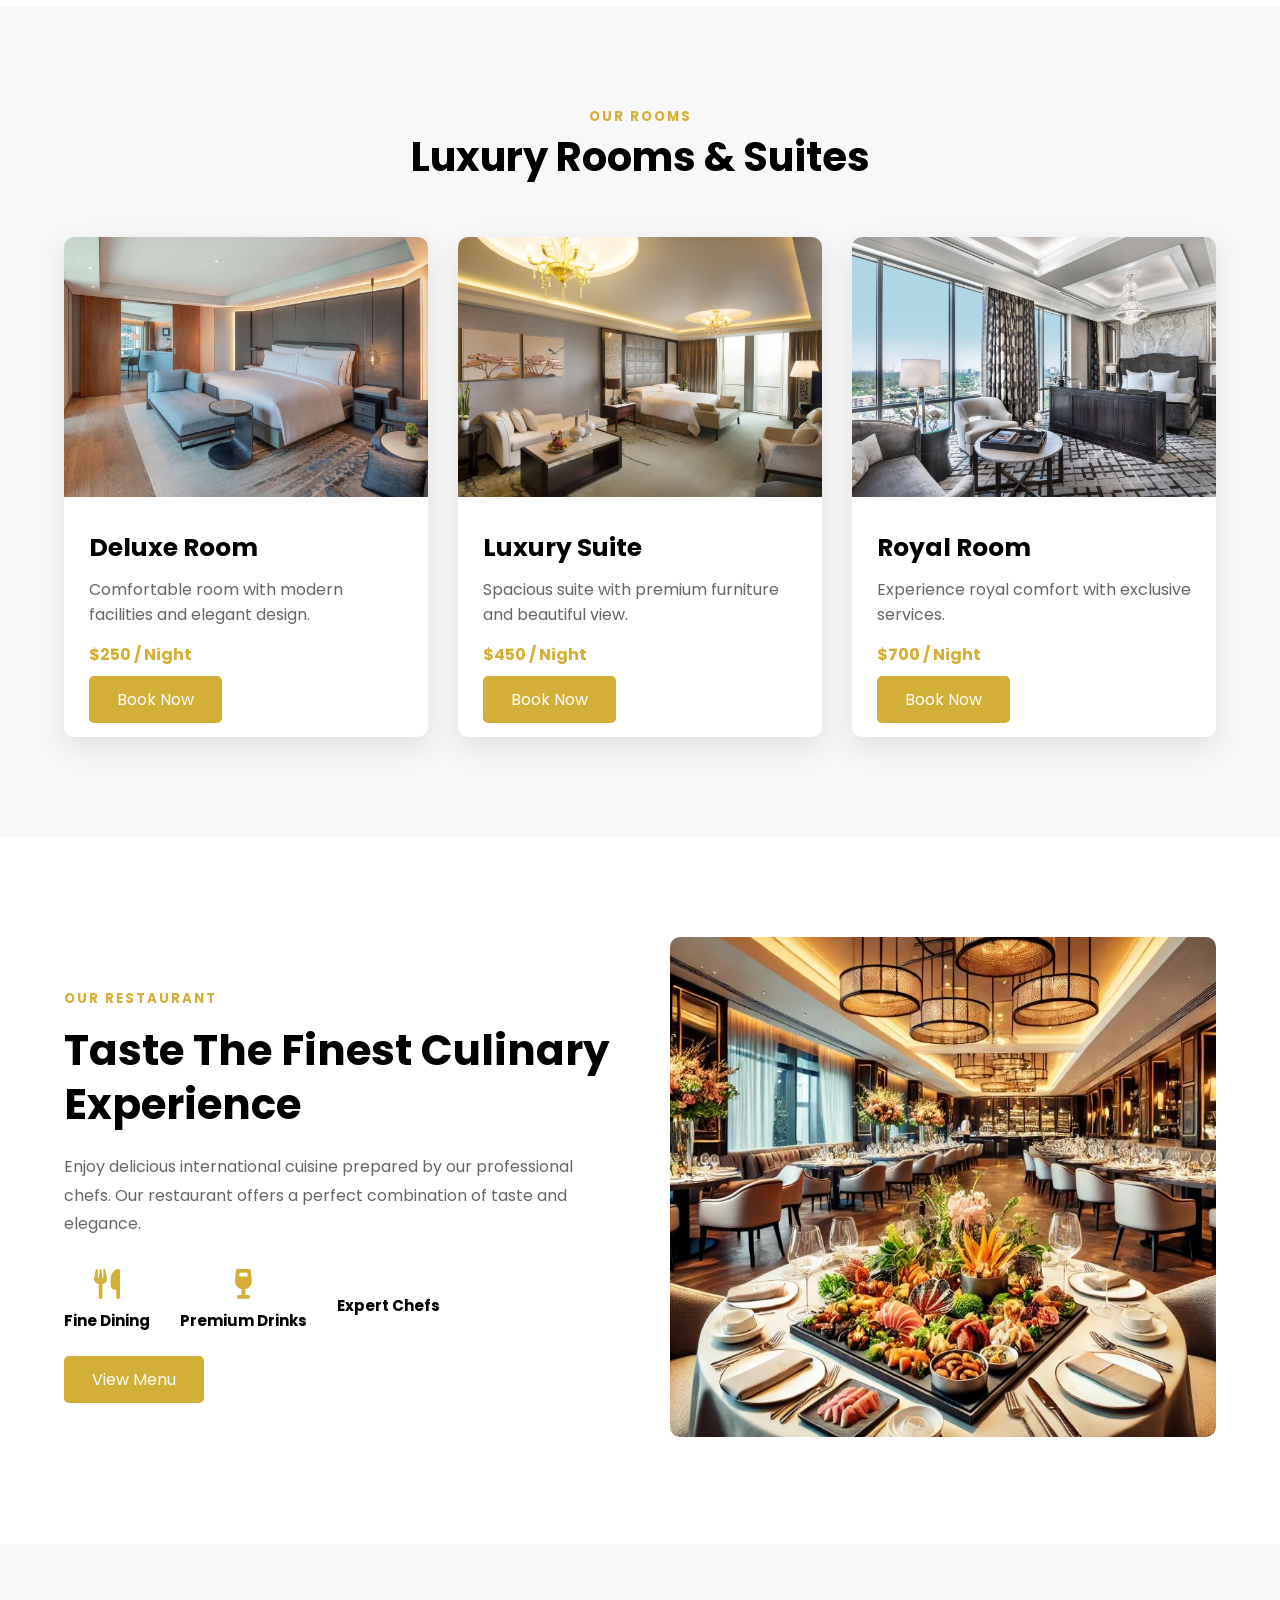
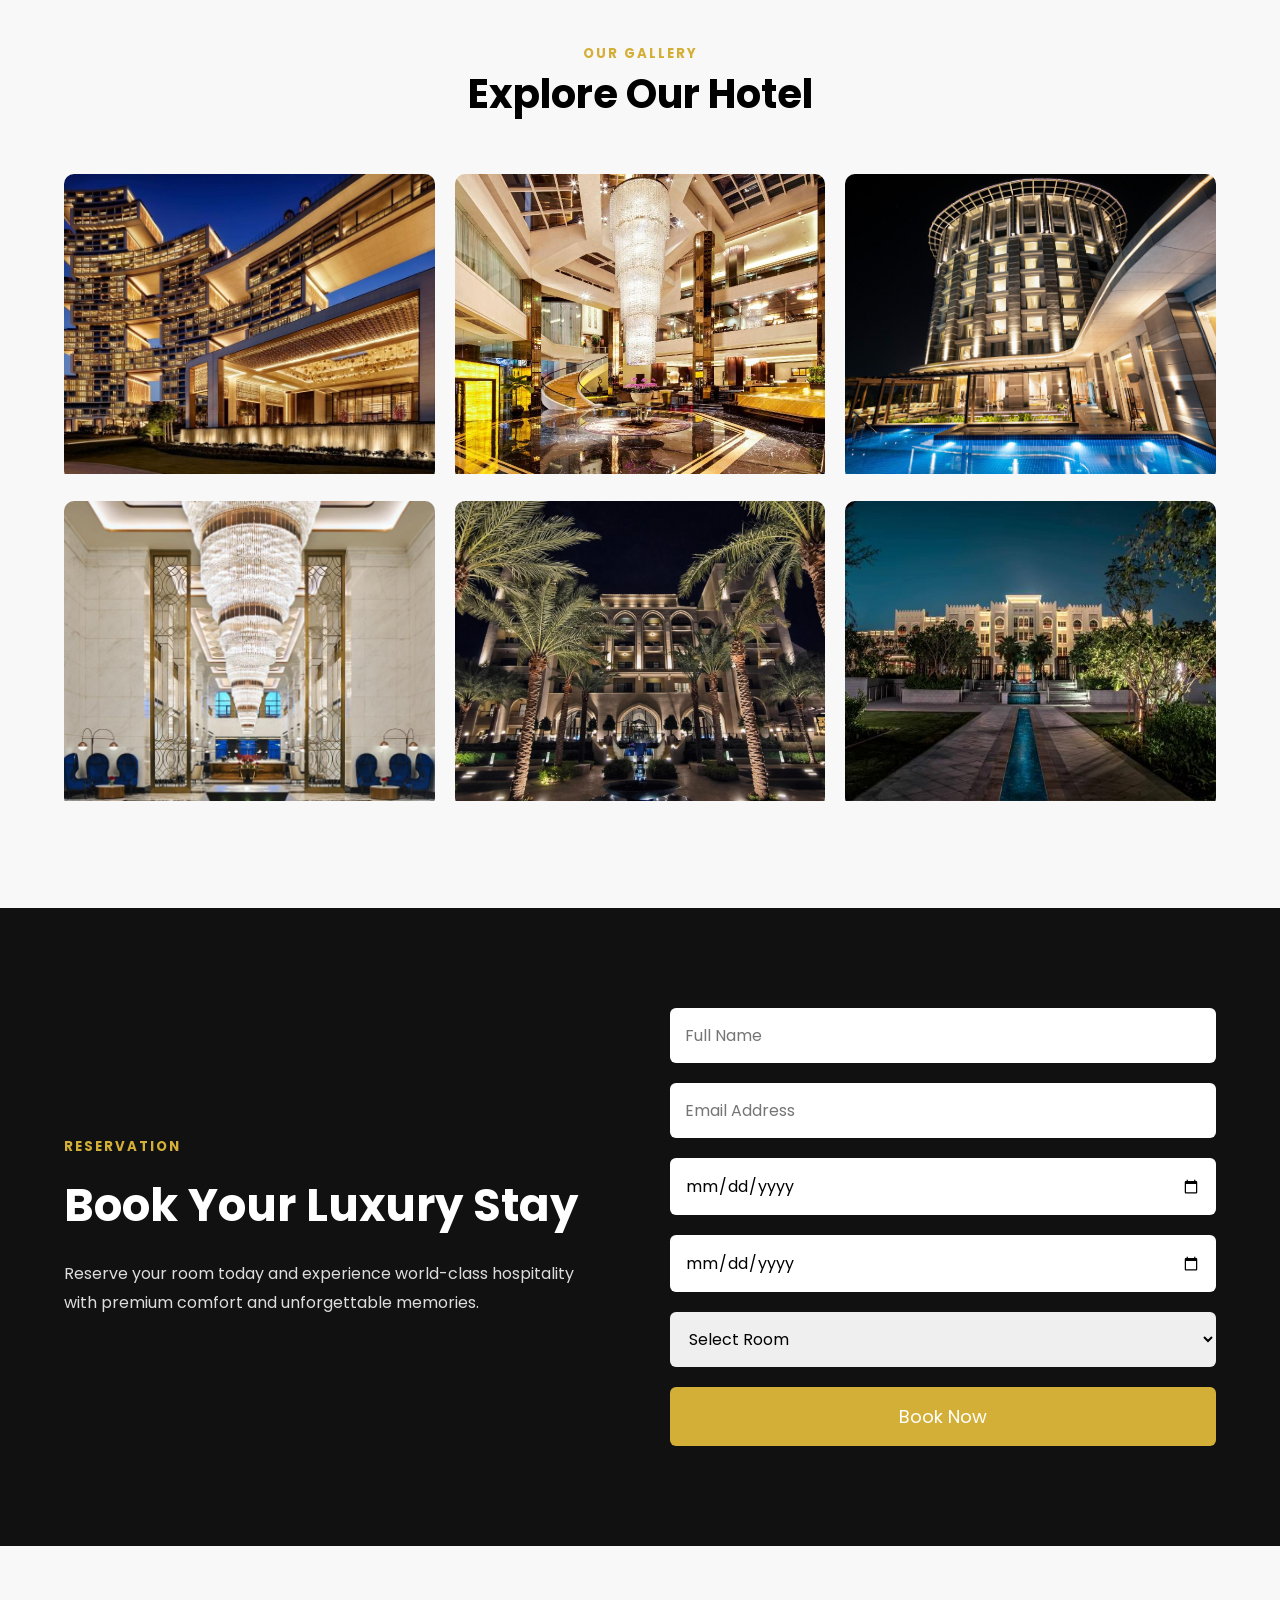
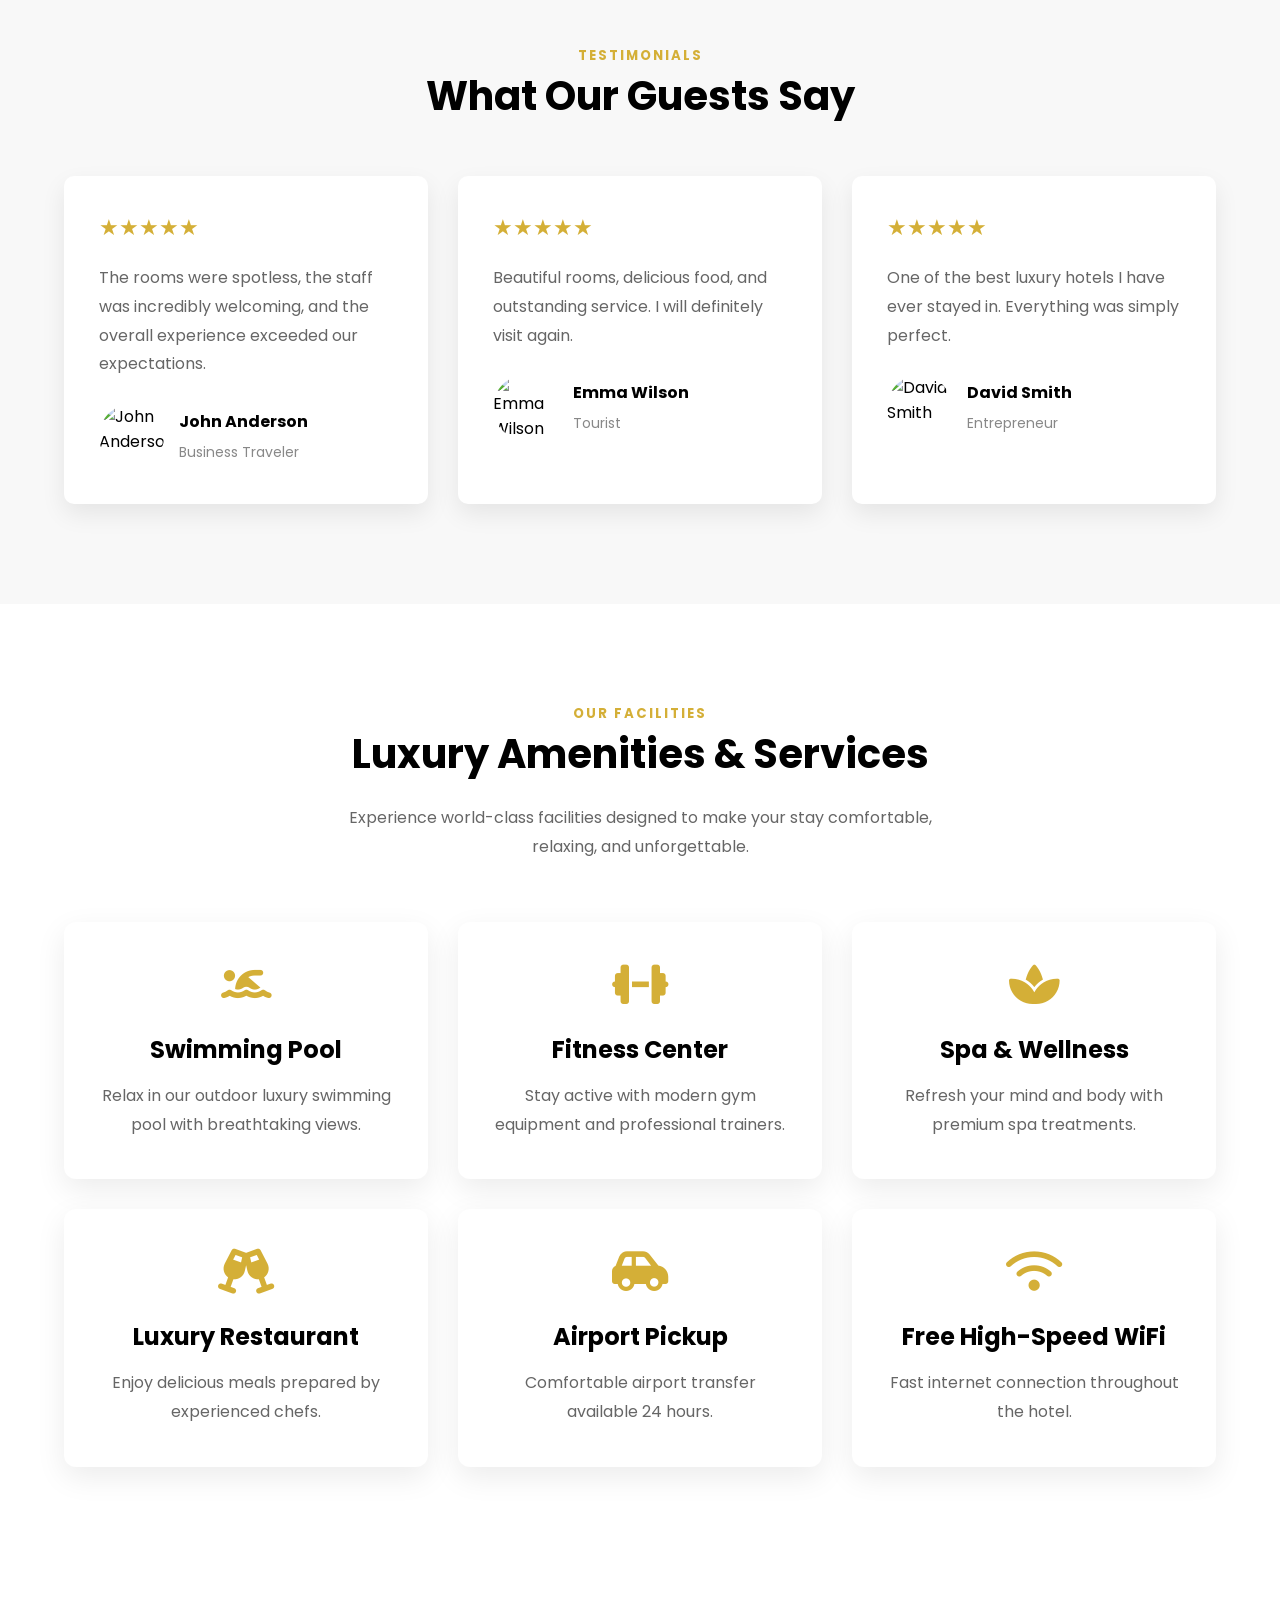
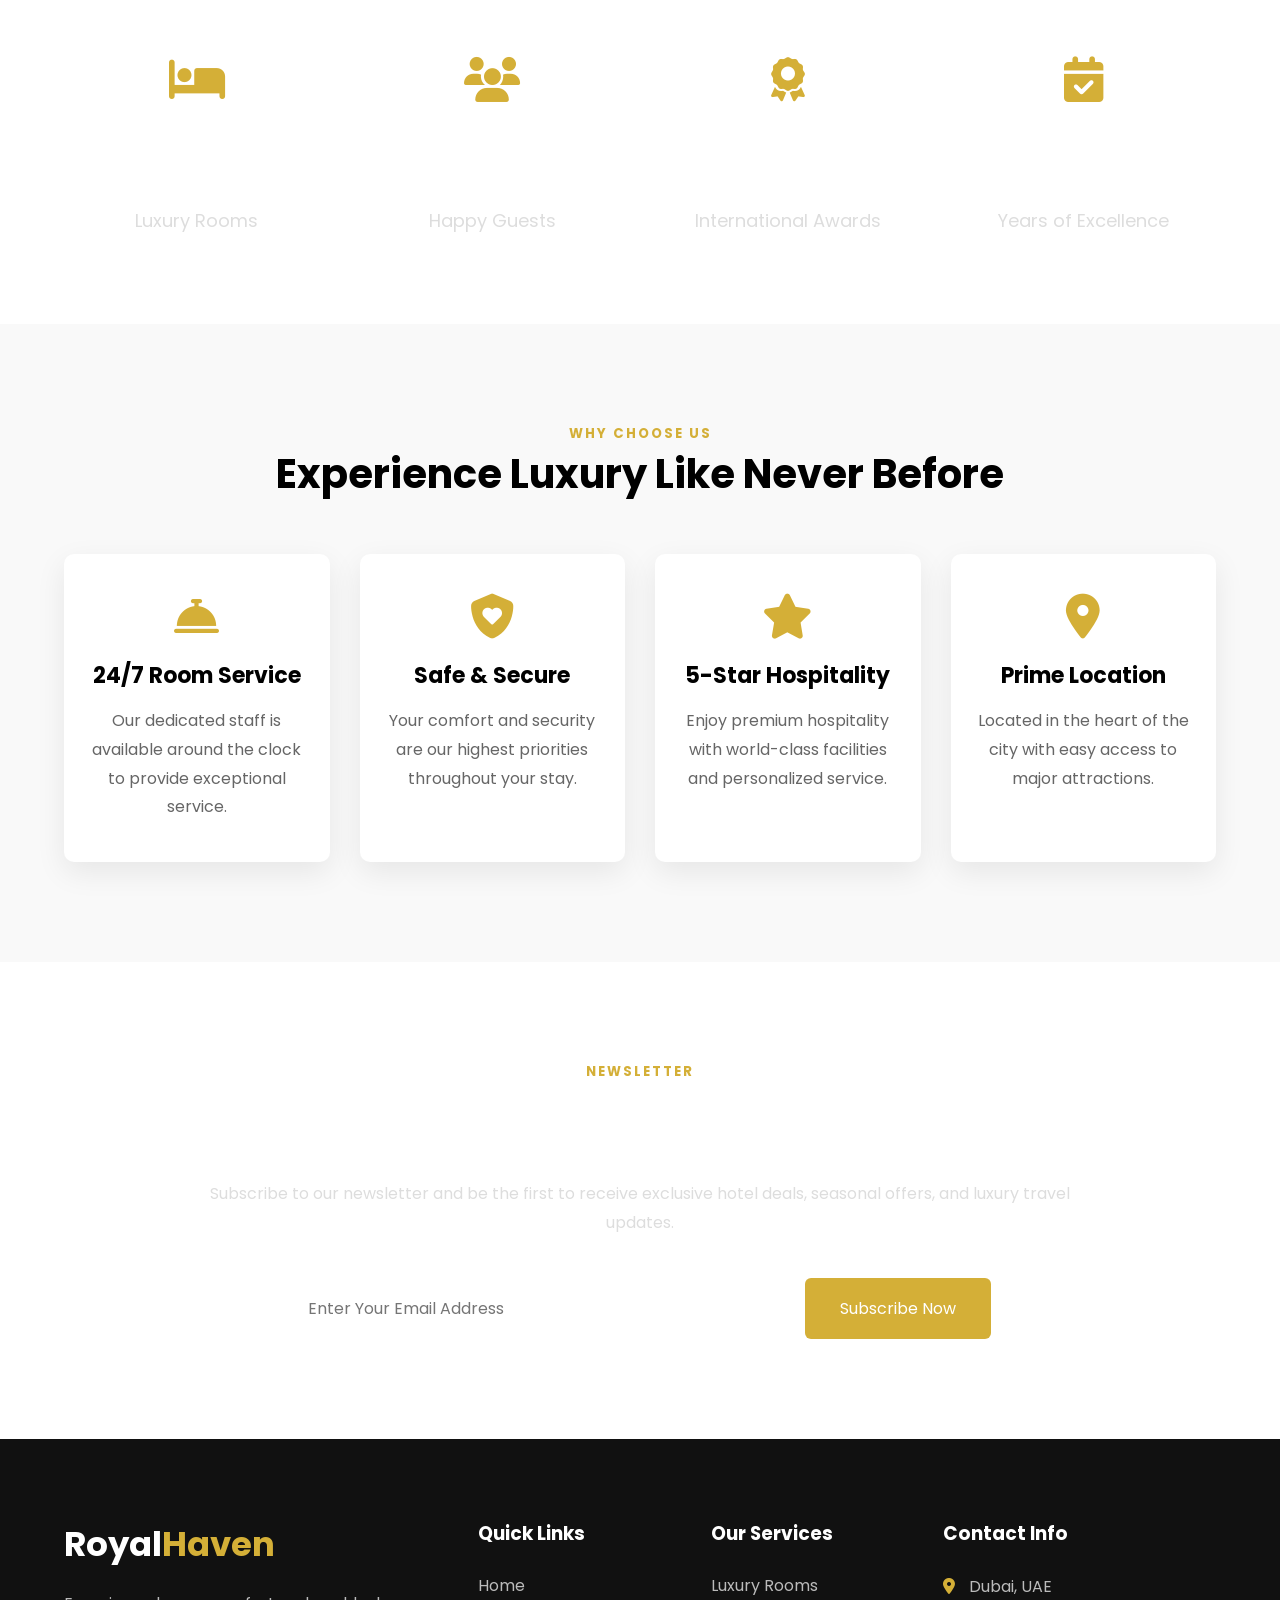
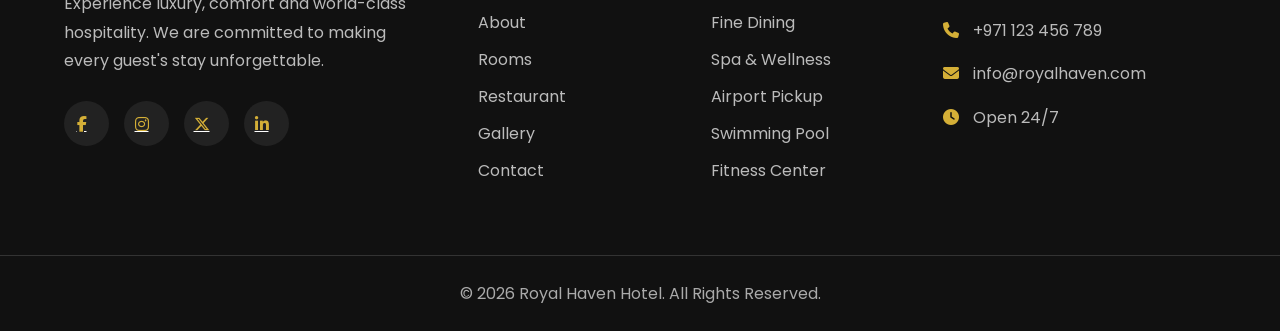
==== commit 8ea2eb90: "add resp. desg." ====
--- a/index.html
+++ b/index.html
@@ -33,7 +33,12 @@
             <li><a href="contact.html">Contact</a></li>
         </ul>
 
-        <a href="#" class="btn">Book Now</a>
+        <div class="nav-btn-container">
+            <div class="menu-toggle" id="mobile-menu">
+                <i class="fa-solid fa-bars"></i>
+            </div>
+            <a href="#" class="btn">Book Now</a>
+        </div>
 
     </nav>
 </header>
@@ -384,7 +389,7 @@
 
             <div class="guest">
 
-                <img src="images/guest1.jpg" alt="Guest">
+                <img src="https://images.unsplash.com/photo-1507003211169-0a1dd7228f2d?w=150&auto=format&fit=crop&q=80" alt="John Anderson">
 
                 <div>
                     <h4>John Anderson</h4>
@@ -408,7 +413,7 @@
 
             <div class="guest">
 
-                <img src="images/guest2.jpg" alt="Guest">
+                <img src="https://images.unsplash.com/photo-1494790108377-be9c29b29330?w=150&auto=format&fit=crop&q=80" alt="Emma Wilson">
 
                 <div>
                     <h4>Emma Wilson</h4>
@@ -432,7 +437,7 @@
 
             <div class="guest">
 
-                <img src="images/guest3.jpg" alt="Guest">
+                <img src="https://images.unsplash.com/photo-1500648767791-00dcc994a43e?w=150&auto=format&fit=crop&q=80" alt="David Smith">
 
                 <div>
                     <h4>David Smith</h4>
@@ -818,5 +823,7 @@
     </div>
 
 </footer>
+
+    <script src="js/script.js" defer></script>
 </body>
 </html>
--- a/css/style.css
+++ b/css/style.css
@@ -6,8 +6,16 @@
 }
 
 
+html, body{
+    overflow-x: hidden;
+}
+
 body{
     background:#fff;
+}
+
+img{
+    max-width:100%;
 }
 
 
@@ -24,6 +32,7 @@
     width:90%;
     margin:auto;
     padding:25px 0;
+    position:relative;
 
     display:flex;
     justify-content:space-between;
@@ -54,6 +63,33 @@
     text-decoration:none;
     color:white;
     font-size:15px;
+    transition:color 0.3s ease;
+}
+
+
+.nav-links a:hover{
+    color:#d4af37;
+}
+
+
+.nav-btn-container{
+    display:flex;
+    align-items:center;
+    gap:20px;
+}
+
+
+.menu-toggle{
+    display:none;
+    font-size:24px;
+    color:white;
+    cursor:pointer;
+    transition:color 0.3s ease;
+}
+
+
+.menu-toggle:hover{
+    color:#d4af37;
 }
 
 
@@ -63,6 +99,12 @@
     padding:12px 28px;
     border-radius:5px;
     text-decoration:none;
+    transition:background 0.3s ease;
+}
+
+
+.btn:hover{
+    background:#b89528;
 }
 
 
@@ -1035,4 +1077,307 @@
 
     color:#aaa;
 
+}
+
+
+/* Responsive Styles for Navbar and All Sections (768px Media Query) */
+@media (max-width: 768px){
+
+    .navbar{
+        padding: 20px 0;
+    }
+
+    .logo{
+        font-size: 24px;
+    }
+
+    .menu-toggle{
+        display: block;
+    }
+
+    .nav-links{
+        position: absolute;
+        top: 100%;
+        left: 0;
+        width: 100%;
+        background: rgba(18, 18, 18, 0.96);
+        backdrop-filter: blur(10px);
+        -webkit-backdrop-filter: blur(10px);
+        flex-direction: column;
+        align-items: center;
+        padding: 25px 0;
+        gap: 18px;
+        border-radius: 0 0 10px 10px;
+        border-bottom: 2px solid #d4af37;
+        box-shadow: 0 10px 25px rgba(0, 0, 0, 0.5);
+        display: none;
+        z-index: 999;
+    }
+
+    .nav-links.active{
+        display: flex;
+    }
+
+    .nav-links li{
+        width: 100%;
+        text-align: center;
+    }
+
+    .nav-links a{
+        display: block;
+        padding: 8px 0;
+        font-size: 16px;
+        font-weight: 500;
+    }
+
+    .btn{
+        padding: 8px 16px;
+        font-size: 13px;
+    }
+
+    /* Hero Section */
+    .hero{
+        height: auto;
+        min-height: 85vh;
+        padding: 120px 0 60px;
+    }
+
+    .hero-content{
+        text-align: center;
+    }
+
+    .hero-content h1{
+        font-size: 34px;
+        line-height: 1.3;
+    }
+
+    .hero-content p{
+        font-size: 15px;
+        margin: 15px auto 25px;
+    }
+
+    .hero-buttons{
+        flex-direction: column;
+        gap: 12px;
+        align-items: center;
+    }
+
+    .hero-buttons .btn,
+    .hero-buttons .outline-btn{
+        width: 100%;
+        max-width: 280px;
+        text-align: center;
+    }
+
+    /* About Section */
+    .about{
+        padding: 50px 0;
+    }
+
+    .about-container{
+        grid-template-columns: 1fr;
+        gap: 30px;
+    }
+
+    .about-image img{
+        height: 300px;
+    }
+
+    .about-content{
+        text-align: center;
+    }
+
+    .about-content h2{
+        font-size: 28px;
+        line-height: 1.3;
+    }
+
+    .features{
+        flex-wrap: wrap;
+        justify-content: center;
+        gap: 20px;
+    }
+
+    /* Rooms Section */
+    .rooms{
+        padding: 50px 0;
+    }
+
+    .rooms-container,
+    .room-grid{
+        grid-template-columns: 1fr;
+        gap: 25px;
+    }
+
+    .room-card img{
+        height: 220px;
+    }
+
+    .section-title h2{
+        font-size: 28px;
+    }
+
+    /* Restaurant Section */
+    .restaurant{
+        padding: 50px 0;
+    }
+
+    .restaurant-container{
+        grid-template-columns: 1fr;
+        gap: 30px;
+    }
+
+    .restaurant-image img{
+        height: 280px;
+    }
+
+    .restaurant-content{
+        text-align: center;
+    }
+
+    .restaurant-content h2{
+        font-size: 28px;
+    }
+
+    /* Gallery Section */
+    .gallery{
+        padding: 50px 0;
+    }
+
+    .gallery-container,
+    .gallery-grid{
+        grid-template-columns: 1fr;
+        gap: 20px;
+    }
+
+    .gallery-item,
+    .gallery-card{
+        height: 250px;
+    }
+
+    .gallery-item img,
+    .gallery-card img{
+        width: 100%;
+        height: 100%;
+        object-fit: cover;
+    }
+
+    /* Booking Section */
+    .booking{
+        padding: 50px 0;
+    }
+
+    .booking-container{
+        grid-template-columns: 1fr;
+        gap: 30px;
+    }
+
+    .booking-form{
+        padding: 25px 20px;
+    }
+
+    /* Testimonials Section */
+    .testimonials{
+        padding: 50px 0;
+    }
+
+    .testimonial-container,
+    .testimonials-container,
+    .testimonials-grid{
+        grid-template-columns: 1fr;
+        gap: 20px;
+    }
+
+    .testimonial-card{
+        width: 100%;
+        padding: 25px 20px;
+    }
+
+    .guest img{
+        width: 55px;
+        height: 55px;
+        min-width: 55px;
+        border-radius: 50%;
+        object-fit: cover;
+        border: 2px solid #d4af37;
+    }
+
+    /* Facilities Section */
+    .facilities{
+        padding: 50px 0;
+    }
+
+    .facilities-container{
+        grid-template-columns: repeat(2, 1fr);
+        gap: 15px;
+    }
+
+    /* Statistics Section */
+    .stats{
+        padding: 40px 0;
+    }
+
+    .stats-container{
+        grid-template-columns: repeat(2, 1fr);
+        gap: 20px;
+    }
+
+    /* Why Choose Us */
+    .why{
+        padding: 50px 0;
+    }
+
+    .why-container{
+        grid-template-columns: 1fr;
+        gap: 20px;
+    }
+
+    /* Newsletter */
+    .newsletter{
+        padding: 40px 0;
+    }
+
+    .newsletter-container{
+        width: 90%;
+        text-align: center;
+    }
+
+    .newsletter-form{
+        flex-direction: column;
+        width: 100%;
+        gap: 10px;
+    }
+
+    .newsletter-form input,
+    .newsletter-form button{
+        width: 100%;
+        border-radius: 5px;
+    }
+
+    /* Footer */
+    .footer{
+        padding: 50px 0 0;
+    }
+
+    .footer-container{
+        grid-template-columns: 1fr;
+        gap: 35px;
+        text-align: center;
+    }
+
+    .social-icons{
+        justify-content: center;
+    }
+
+    .footer-bottom{
+        margin-top: 40px;
+        padding: 20px 0;
+    }
+}
+
+@media (max-width: 576px){
+    .facilities-container,
+    .stats-container{
+        grid-template-columns: 1fr;
+    }
 }
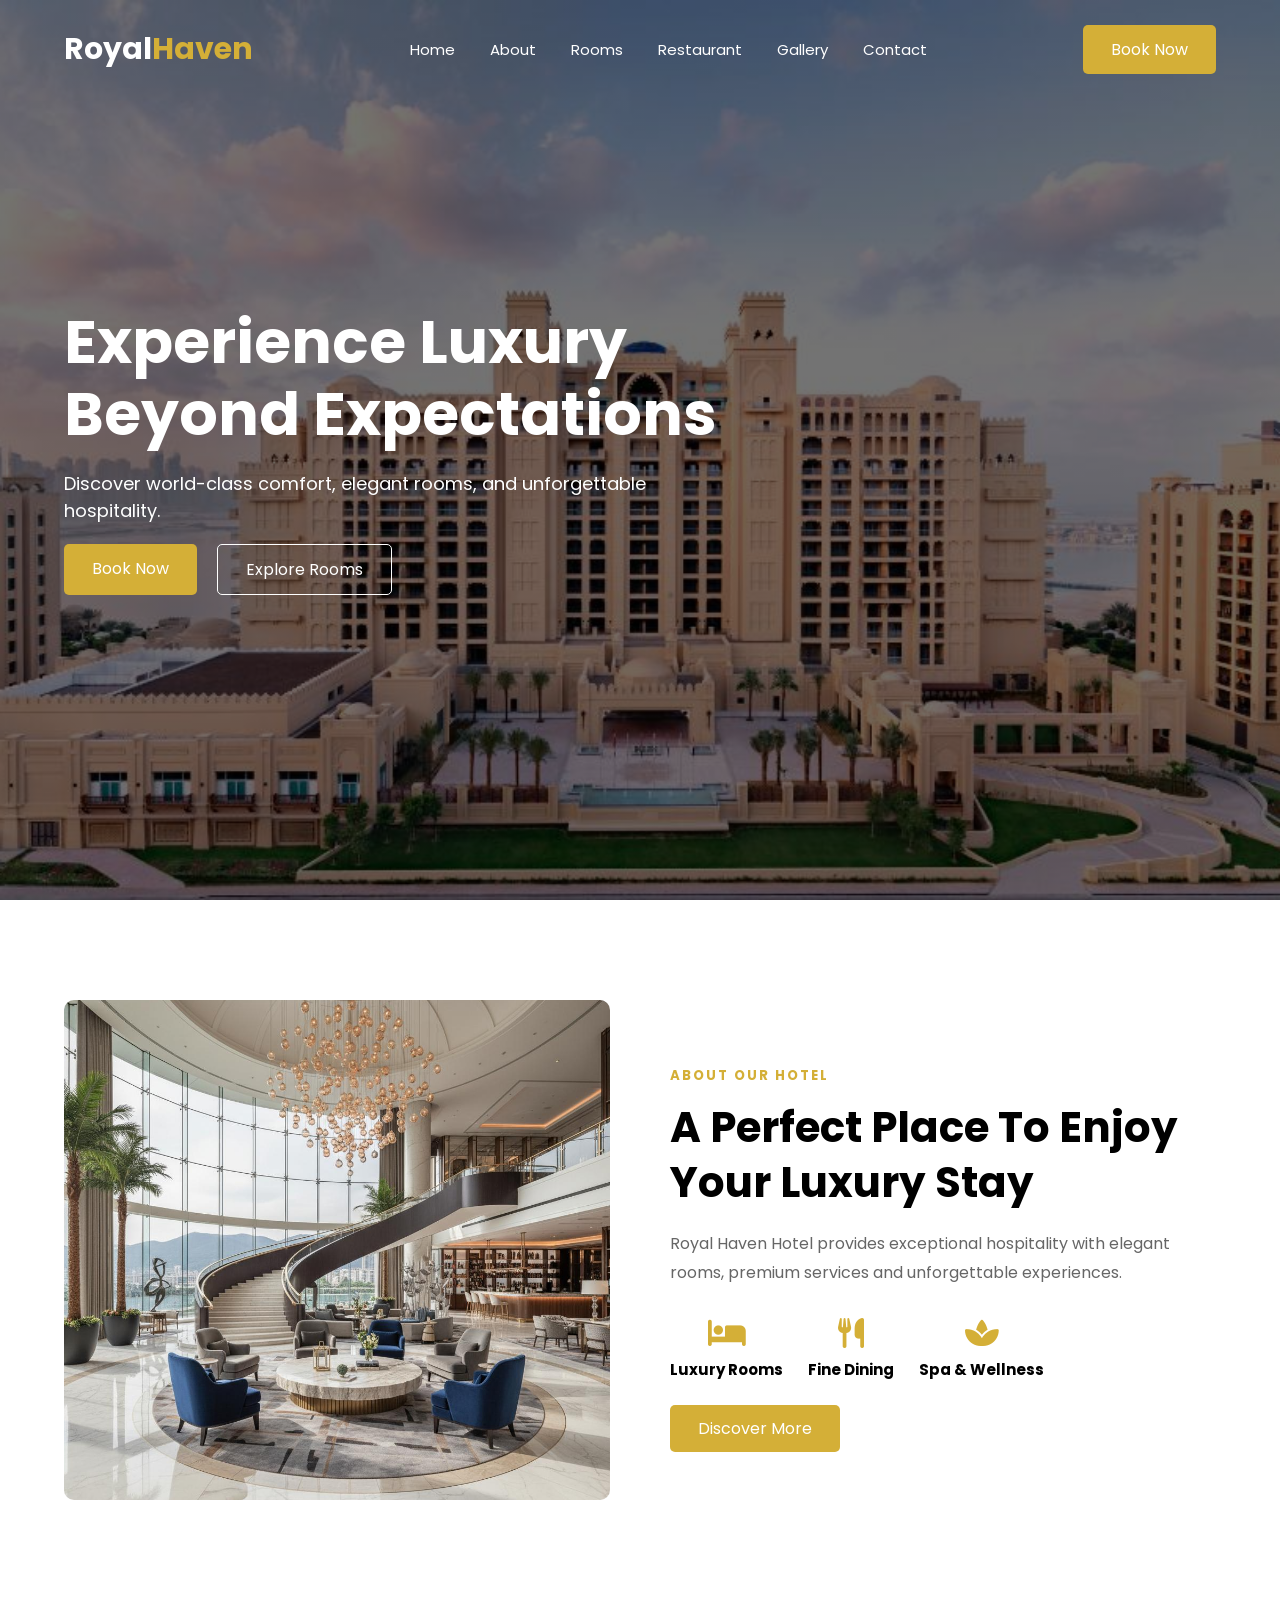
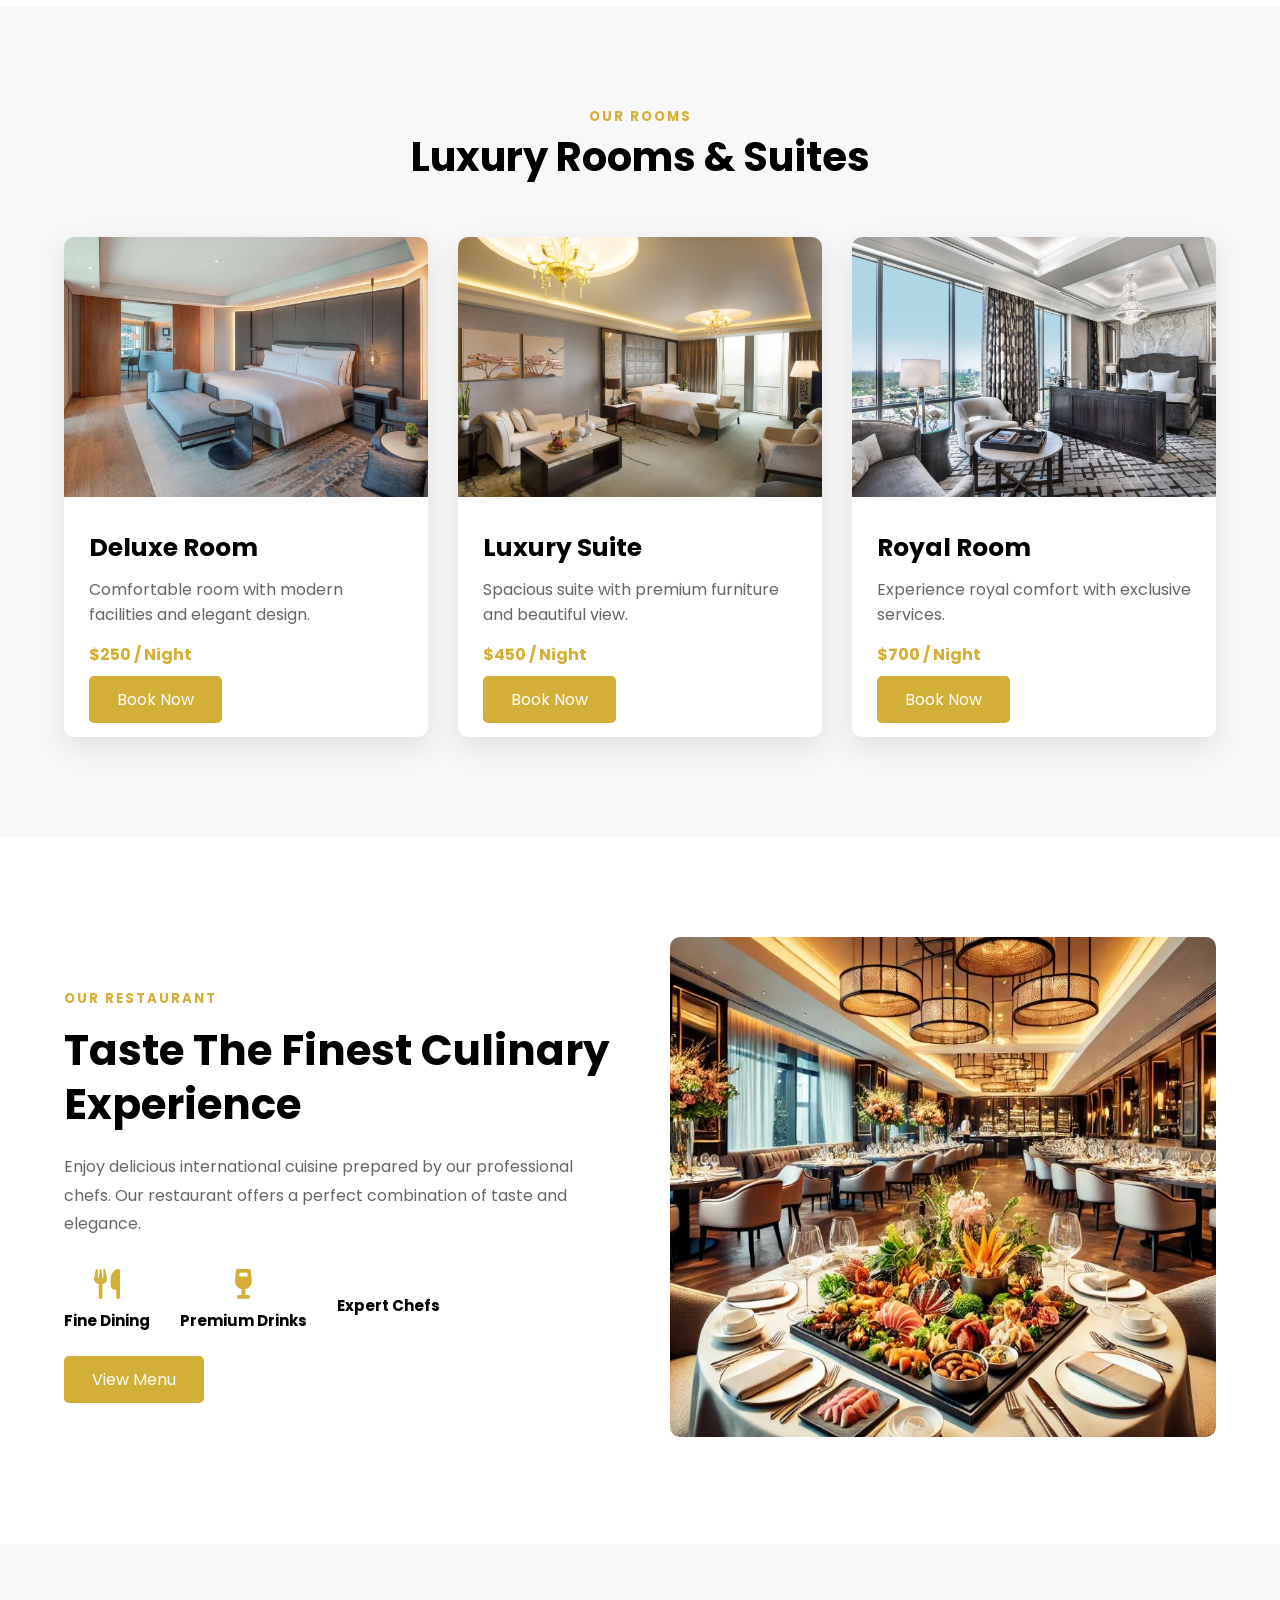
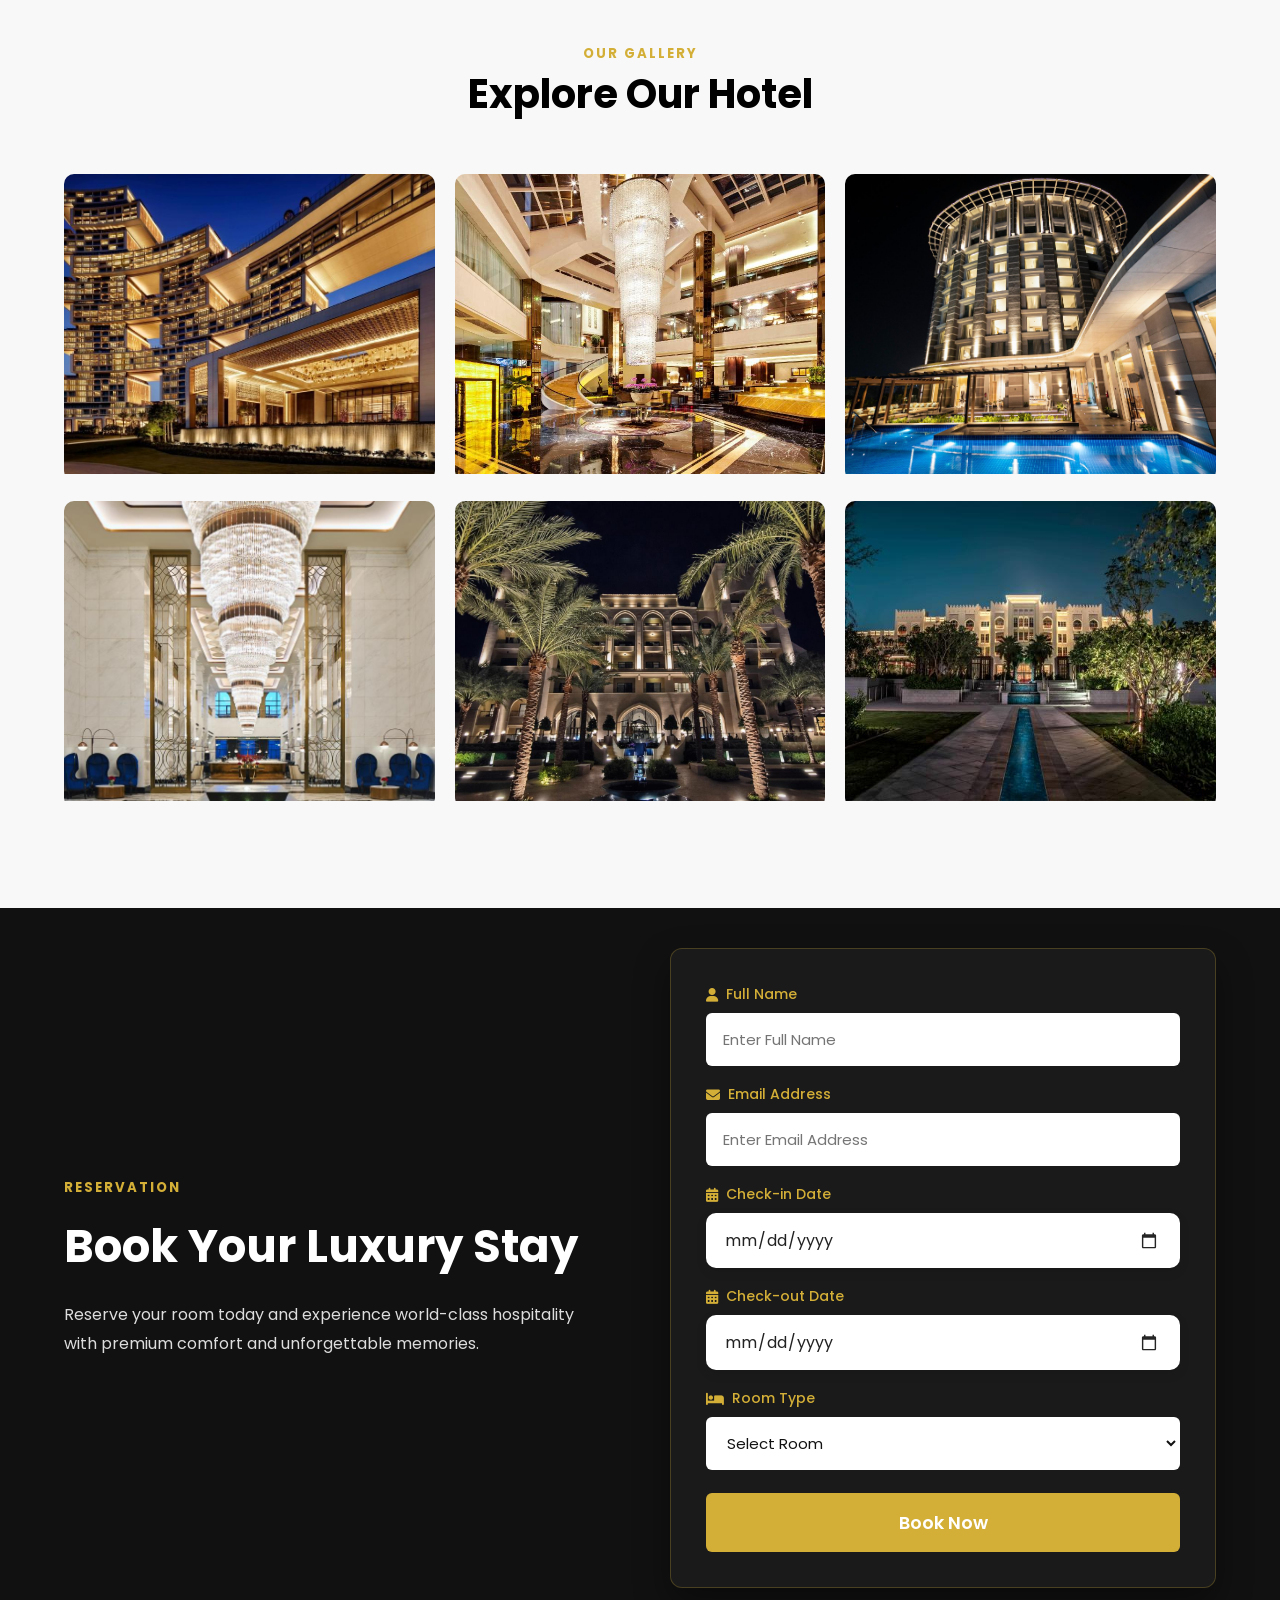
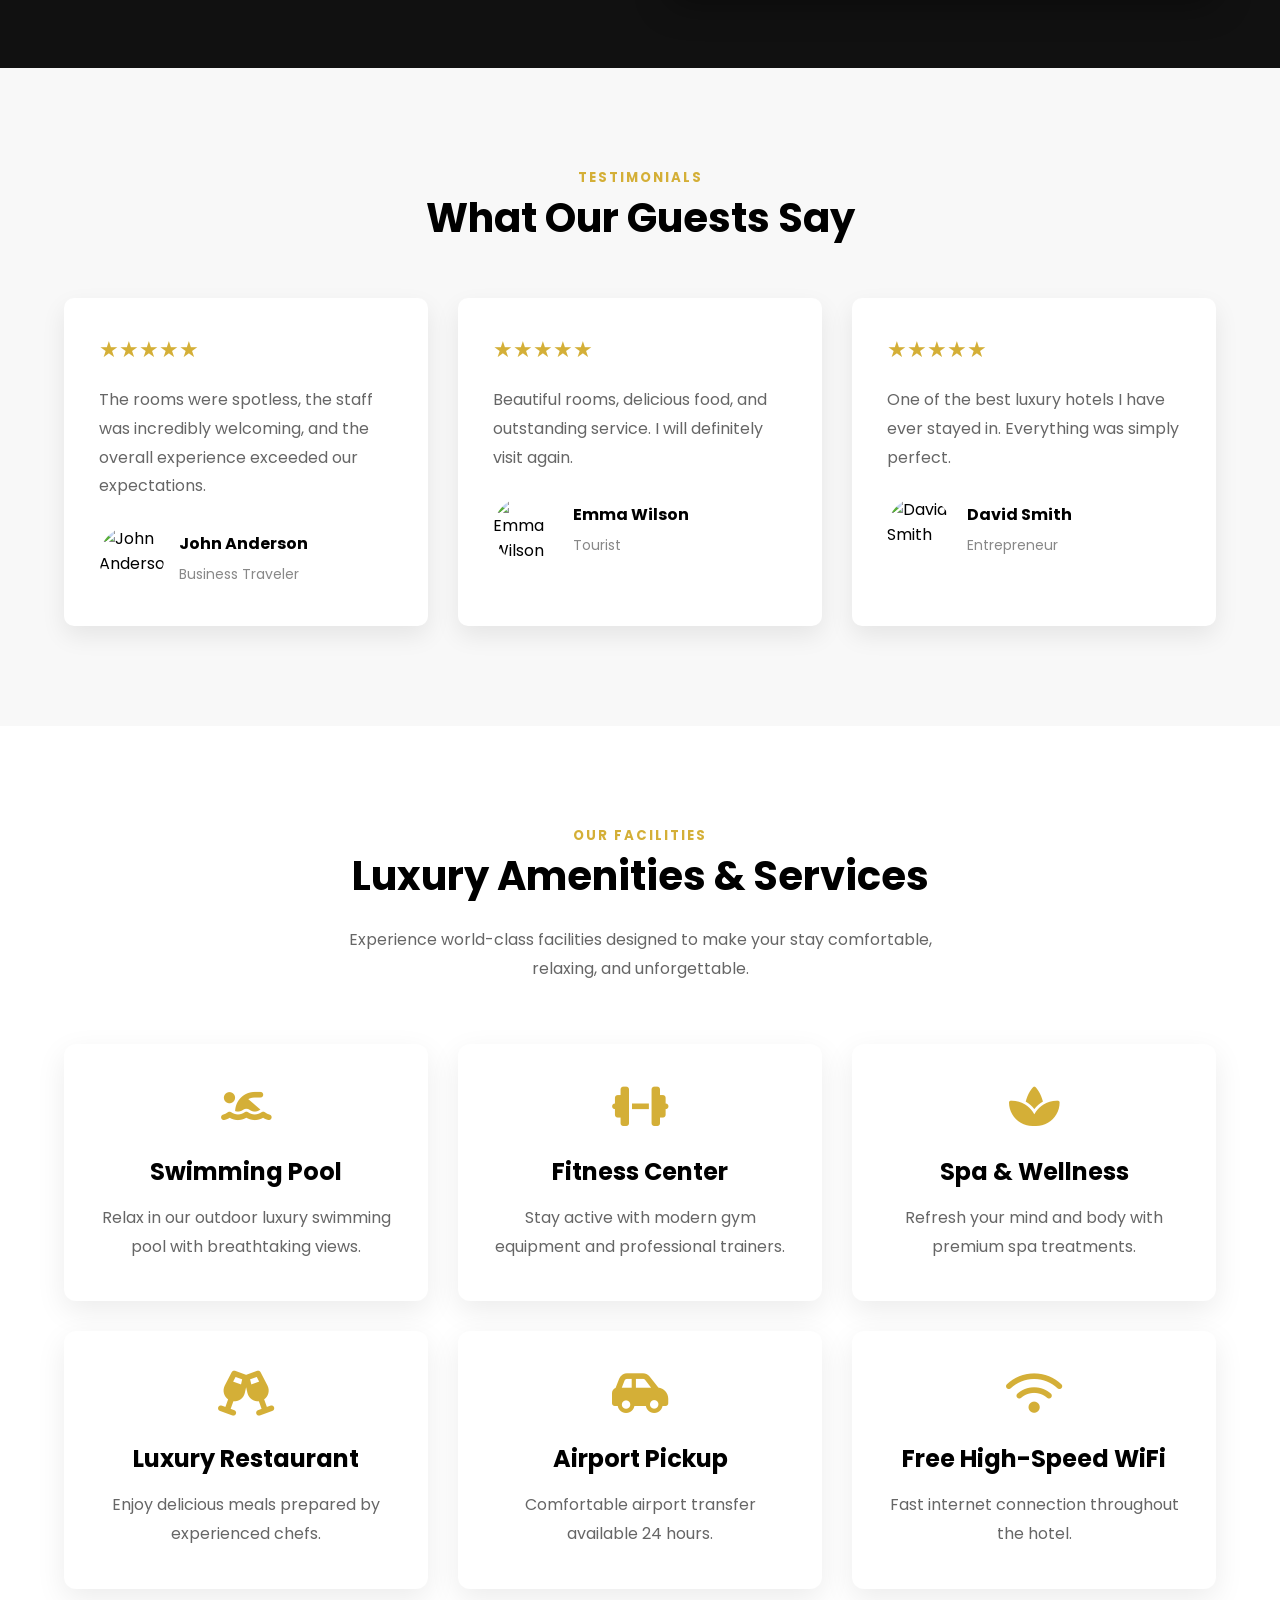
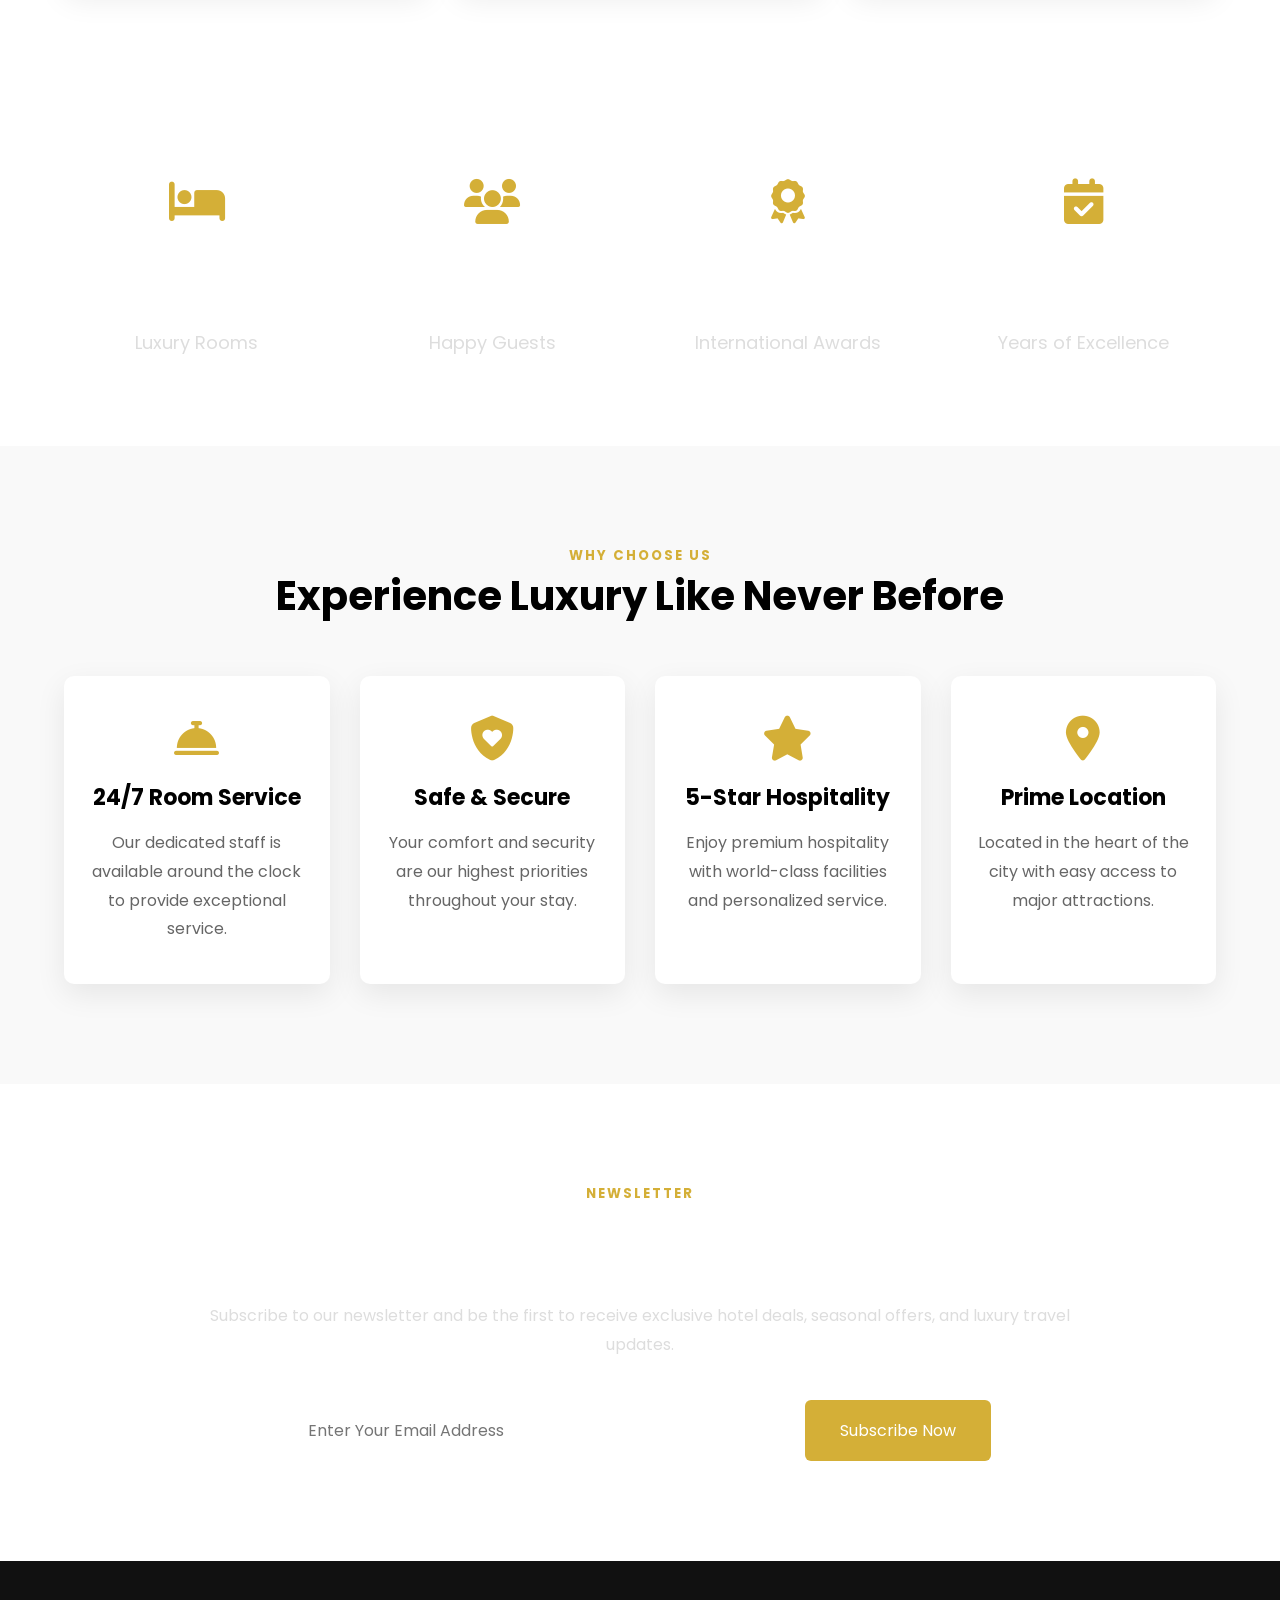
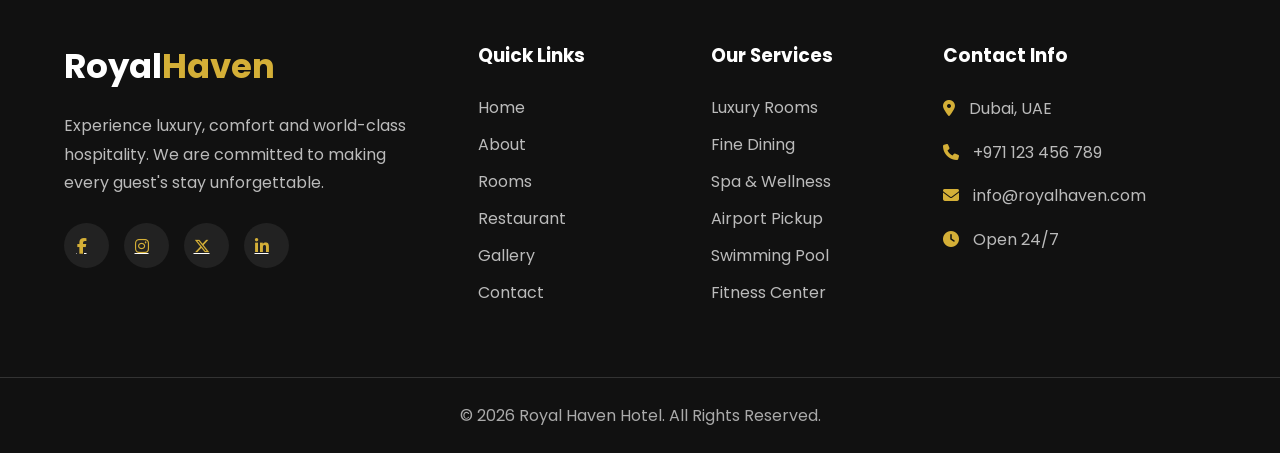
==== commit 2b319154: "correct resp. of booking section" ====
--- a/index.html
+++ b/index.html
@@ -62,7 +62,7 @@
 
         <div class="hero-buttons">
             <a href="#" class="btn">Book Now</a>
-            <a href="#" class="outline-btn">Explore Rooms</a>
+            <a href="rooms.html" class="outline-btn">Explore Rooms</a>
         </div>
 
     </div>
@@ -337,22 +337,39 @@
 
         <form class="booking-form">
 
-            <input type="text" placeholder="Full Name">
-
-            <input type="email" placeholder="Email Address">
-
-            <input type="date">
-
-            <input type="date">
-
-            <select>
-
-                <option>Select Room</option>
-                <option>Deluxe Room</option>
-                <option>Luxury Suite</option>
-                <option>Royal Room</option>
-
-            </select>
+            <div class="form-group">
+                <label for="booking-name"><i class="fa-solid fa-user"></i> Full Name</label>
+                <input type="text" id="booking-name" placeholder="Enter Full Name" required>
+            </div>
+
+            <div class="form-group">
+                <label for="booking-email"><i class="fa-solid fa-envelope"></i> Email Address</label>
+                <input type="email" id="booking-email" placeholder="Enter Email Address" required>
+            </div>
+
+            <div class="form-group">
+                <label for="check-in"><i class="fa-solid fa-calendar-days"></i> Check-in Date</label>
+                <div class="custom-date-input">
+                    <input type="date" id="check-in" required placeholder="mm/dd/yyyy">
+                </div>
+            </div>
+
+            <div class="form-group">
+                <label for="check-out"><i class="fa-solid fa-calendar-days"></i> Check-out Date</label>
+                <div class="custom-date-input">
+                    <input type="date" id="check-out" required placeholder="mm/dd/yyyy">
+                </div>
+            </div>
+
+            <div class="form-group">
+                <label for="booking-room"><i class="fa-solid fa-bed"></i> Room Type</label>
+                <select id="booking-room" required>
+                    <option value="" disabled selected>Select Room</option>
+                    <option value="Deluxe Room">Deluxe Room</option>
+                    <option value="Luxury Suite">Luxury Suite</option>
+                    <option value="Royal Room">Royal Room</option>
+                </select>
+            </div>
 
             <button type="submit">
                 Book Now
--- a/css/style.css
+++ b/css/style.css
@@ -492,7 +492,7 @@
 
 .booking{
 
-    padding:100px 0;
+    padding:40px 0 80px;
     background:#111;
     color:#fff;
 
@@ -533,41 +533,116 @@
 
 }
 
-.booking-form{
-
-    display:grid;
-    gap:20px;
-
+.booking-form {
+    display: flex;
+    flex-direction: column;
+    gap: 18px;
+    background: rgba(255, 255, 255, 0.04);
+    padding: 35px;
+    border-radius: 12px;
+    border: 1px solid rgba(212, 175, 55, 0.25);
+    box-shadow: 0 15px 35px rgba(0, 0, 0, 0.4);
+    width: 100%;
+    box-sizing: border-box;
+}
+
+.booking-form .form-group {
+    display: flex;
+    flex-direction: column;
+    gap: 8px;
+    width: 100%;
+}
+
+.booking-form label {
+    font-size: 14px;
+    font-weight: 500;
+    color: #d4af37;
+    display: flex;
+    align-items: center;
+    gap: 8px;
+}
+
+.booking-form .form-row-dates {
+    display: grid;
+    grid-template-columns: 1fr 1fr;
+    gap: 15px;
+    width: 100%;
+}
+
+.custom-date-input {
+    position: relative;
+    width: 100%;
+}
+
+.custom-date-input input[type="date"] {
+    width: 100%;
+    padding: 14px 18px;
+    border: none;
+    outline: none;
+    border-radius: 10px;
+    font-size: 16px;
+    background: #ffffff;
+    color: #111;
+    font-family: inherit;
+    min-height: 52px;
+    box-sizing: border-box;
+    cursor: pointer;
+    box-shadow: 0 4px 12px rgba(0, 0, 0, 0.08);
+}
+
+.custom-date-input input[type="date"]::-webkit-calendar-picker-indicator {
+    cursor: pointer;
+    font-size: 18px;
+    opacity: 0.85;
+    padding: 4px;
 }
 
 .booking-form input,
-.booking-form select{
-
-    padding:15px;
-    border:none;
-    outline:none;
-    border-radius:6px;
-    font-size:16px;
-
-}
-
-.booking-form button{
-
-    padding:16px;
-    border:none;
-    background:#d4af37;
-    color:#fff;
-    font-size:18px;
-    cursor:pointer;
-    border-radius:6px;
-    transition:.3s;
-
-}
-
-.booking-form button:hover{
-
-    background:#b8941f;
-
+.booking-form select {
+    width: 100%;
+    box-sizing: border-box;
+    padding: 14px 16px;
+    border: 1px solid rgba(255, 255, 255, 0.1);
+    outline: none;
+    border-radius: 6px;
+    font-size: 15px;
+    background: #ffffff;
+    color: #111;
+    font-family: inherit;
+    min-height: 48px;
+    transition: border-color 0.3s ease, box-shadow 0.3s ease;
+}
+
+.booking-form input[type="date"] {
+    -webkit-appearance: none;
+    appearance: none;
+    color: #222;
+    background-color: #ffffff;
+}
+
+.booking-form input:focus,
+.booking-form select:focus {
+    border-color: #d4af37;
+    box-shadow: 0 0 0 3px rgba(212, 175, 55, 0.25);
+}
+
+.booking-form button {
+    padding: 16px;
+    border: none;
+    background: #d4af37;
+    color: #fff;
+    font-size: 18px;
+    font-weight: 600;
+    cursor: pointer;
+    border-radius: 6px;
+    transition: background 0.3s ease, transform 0.2s ease;
+    margin-top: 5px;
+    width: 100%;
+}
+
+.booking-form button:hover {
+    background: #b8941f;
+    transform: translateY(-2px);
 }
 /* Testimonials */
 
@@ -1263,19 +1338,71 @@
     }
 
     /* Booking Section */
-    .booking{
-        padding: 50px 0;
-    }
-
-    .booking-container{
-        grid-template-columns: 1fr;
-        gap: 30px;
-    }
-
-    .booking-form{
-        padding: 25px 20px;
-    }
-
+    .booking {
+        padding: 50px 0 50px;
+    }
+
+   .booking-container {
+        width: 90%;
+        max-width: 100%;
+        padding: 0;
+        margin: 0 auto;
+        box-sizing: border-box;
+    
+        display: flex;
+        flex-direction: column;
+        gap: 25px;
+    }
+
+    .booking-content {
+        width: 100%;
+        max-width: 100%;
+        box-sizing: border-box;
+        text-align: center;
+    }
+
+    .booking-content h2 {
+        font-size: 28px;
+        line-height: 1.3;
+        margin: 15px 0;
+        word-wrap: break-word;
+    }
+
+    .booking-content p {
+        width: 100%;
+        max-width: 100%;
+        font-size: 15px;
+        line-height: 1.6;
+        margin: 0;
+        word-wrap: break-word;
+        overflow-wrap: break-word;
+        box-sizing: border-box;
+    }
+
+    .booking-form {
+        width: 100%;
+        max-width: 100%;
+        padding: 20px;
+        box-sizing: border-box;
+
+        display: flex;
+        flex-direction: column;
+        gap: 15px;
+    }
+
+    .booking-form .form-row-dates {
+        display: grid;
+        grid-template-columns: 1fr 1fr;
+        gap: 10px;
+    }
+
+    .booking-form input,
+    .booking-form select,
+    .booking-form button {
+        width: 100%;
+        max-width: 100%;
+        box-sizing: border-box;
+    }   
     /* Testimonials Section */
     .testimonials{
         padding: 50px 0;
@@ -1312,6 +1439,7 @@
         gap: 15px;
     }
 
+
     /* Statistics Section */
     .stats{
         padding: 40px 0;
@@ -1380,4 +1508,197 @@
     .stats-container{
         grid-template-columns: 1fr;
     }
+
+    .date-dropdown-group {
+        grid-template-columns: 1fr 1.3fr 1fr;
+        gap: 6px;
+    }
+
+    .date-dropdown-group select {
+        padding: 12px 6px;
+        font-size: 13px;
+    }
+}
+
+/* Booking Modal Styling */
+.booking-modal-overlay {
+    position: fixed;
+    top: 0;
+    left: 0;
+    width: 100%;
+    height: 100%;
+    background: rgba(0, 0, 0, 0.8);
+    backdrop-filter: blur(8px);
+    -webkit-backdrop-filter: blur(8px);
+    display: flex;
+    justify-content: center;
+    align-items: center;
+    z-index: 9999;
+    opacity: 0;
+    visibility: hidden;
+    transition: all 0.3s ease-in-out;
+    padding: 20px;
+}
+
+.booking-modal-overlay.active {
+    opacity: 1;
+    visibility: visible;
+}
+
+.booking-modal-container {
+    background: #181818;
+    color: #ffffff;
+    border: 1px solid #d4af37;
+    border-radius: 12px;
+    width: 100%;
+    max-width: 580px;
+    padding: 35px 30px;
+    position: relative;
+    box-shadow: 0 20px 50px rgba(0, 0, 0, 0.7);
+    transform: scale(0.85);
+    transition: transform 0.3s ease-in-out;
+    max-height: 90vh;
+    overflow-y: auto;
+}
+
+.booking-modal-overlay.active .booking-modal-container {
+    transform: scale(1);
+}
+
+.booking-modal-close {
+    position: absolute;
+    top: 15px;
+    right: 20px;
+    background: none;
+    border: none;
+    color: #fff;
+    font-size: 30px;
+    cursor: pointer;
+    transition: color 0.2s ease;
+}
+
+.booking-modal-close:hover {
+    color: #d4af37;
+}
+
+.booking-modal-header {
+    text-align: center;
+    margin-bottom: 25px;
+}
+
+.booking-modal-header h3 {
+    font-size: 24px;
+    margin-bottom: 5px;
+}
+
+.booking-modal-header h3 span {
+    color: #d4af37;
+}
+
+.booking-modal-header p {
+    color: #aaa;
+    font-size: 14px;
+}
+
+.booking-modal-form {
+    display: flex;
+    flex-direction: column;
+    gap: 15px;
+}
+
+.booking-modal-form .form-row {
+    display: flex;
+    gap: 15px;
+}
+
+@media (max-width: 576px) {
+    .booking-modal-form .form-row {
+        flex-direction: column;
+        gap: 15px;
+    }
+}
+
+.booking-modal-form .form-group {
+    flex: 1;
+    display: flex;
+    flex-direction: column;
+    gap: 6px;
+}
+
+.booking-modal-form label {
+    font-size: 13px;
+    color: #d4af37;
+    font-weight: 500;
+}
+
+.booking-modal-form input,
+.booking-modal-form select {
+    background: #252525;
+    border: 1px solid #444;
+    color: #fff;
+    padding: 12px 14px;
+    border-radius: 6px;
+    font-size: 14px;
+    outline: none;
+    transition: border-color 0.2s ease;
+}
+
+.booking-modal-form input:focus,
+.booking-modal-form select:focus {
+    border-color: #d4af37;
+}
+
+.modal-submit-btn {
+    background: #d4af37;
+    color: #fff;
+    border: none;
+    padding: 14px;
+    border-radius: 6px;
+    font-size: 16px;
+    font-weight: 600;
+    cursor: pointer;
+    transition: background 0.3s ease;
+    margin-top: 10px;
+    display: flex;
+    justify-content: center;
+    align-items: center;
+    gap: 10px;
+}
+
+.modal-submit-btn:hover {
+    background: #b89528;
+}
+
+/* Success Card */
+.booking-success-message {
+    text-align: center;
+    padding: 20px 10px;
+}
+
+.booking-success-message .success-icon {
+    font-size: 55px;
+    color: #d4af37;
+    margin-bottom: 15px;
+}
+
+.booking-success-message h3 {
+    font-size: 24px;
+    margin-bottom: 10px;
+}
+
+.booking-success-message p {
+    color: #ddd;
+    font-size: 15px;
+    line-height: 1.6;
+    margin-bottom: 10px;
+}
+
+.booking-success-message .sub-text {
+    color: #999;
+    font-size: 13px;
+    margin-bottom: 25px;
+}
+
+.booking-success-message span {
+    color: #d4af37;
 }
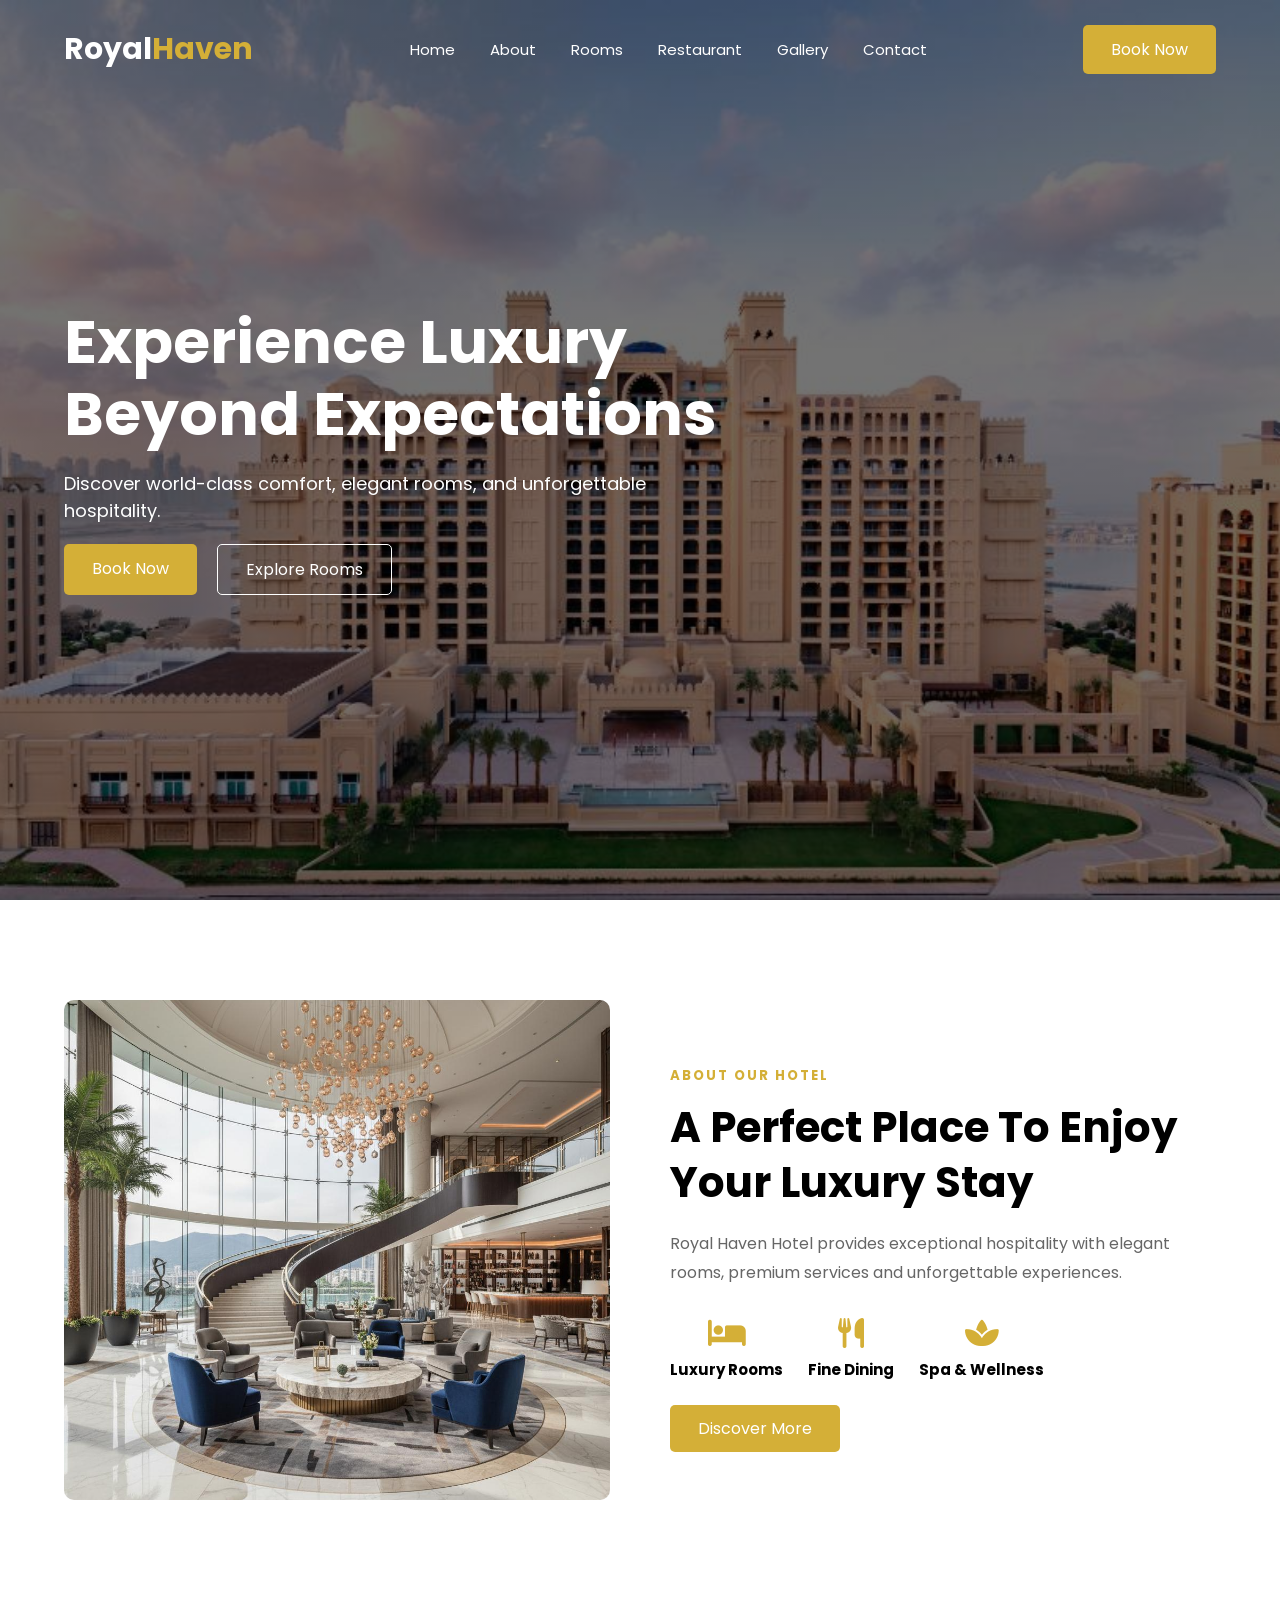
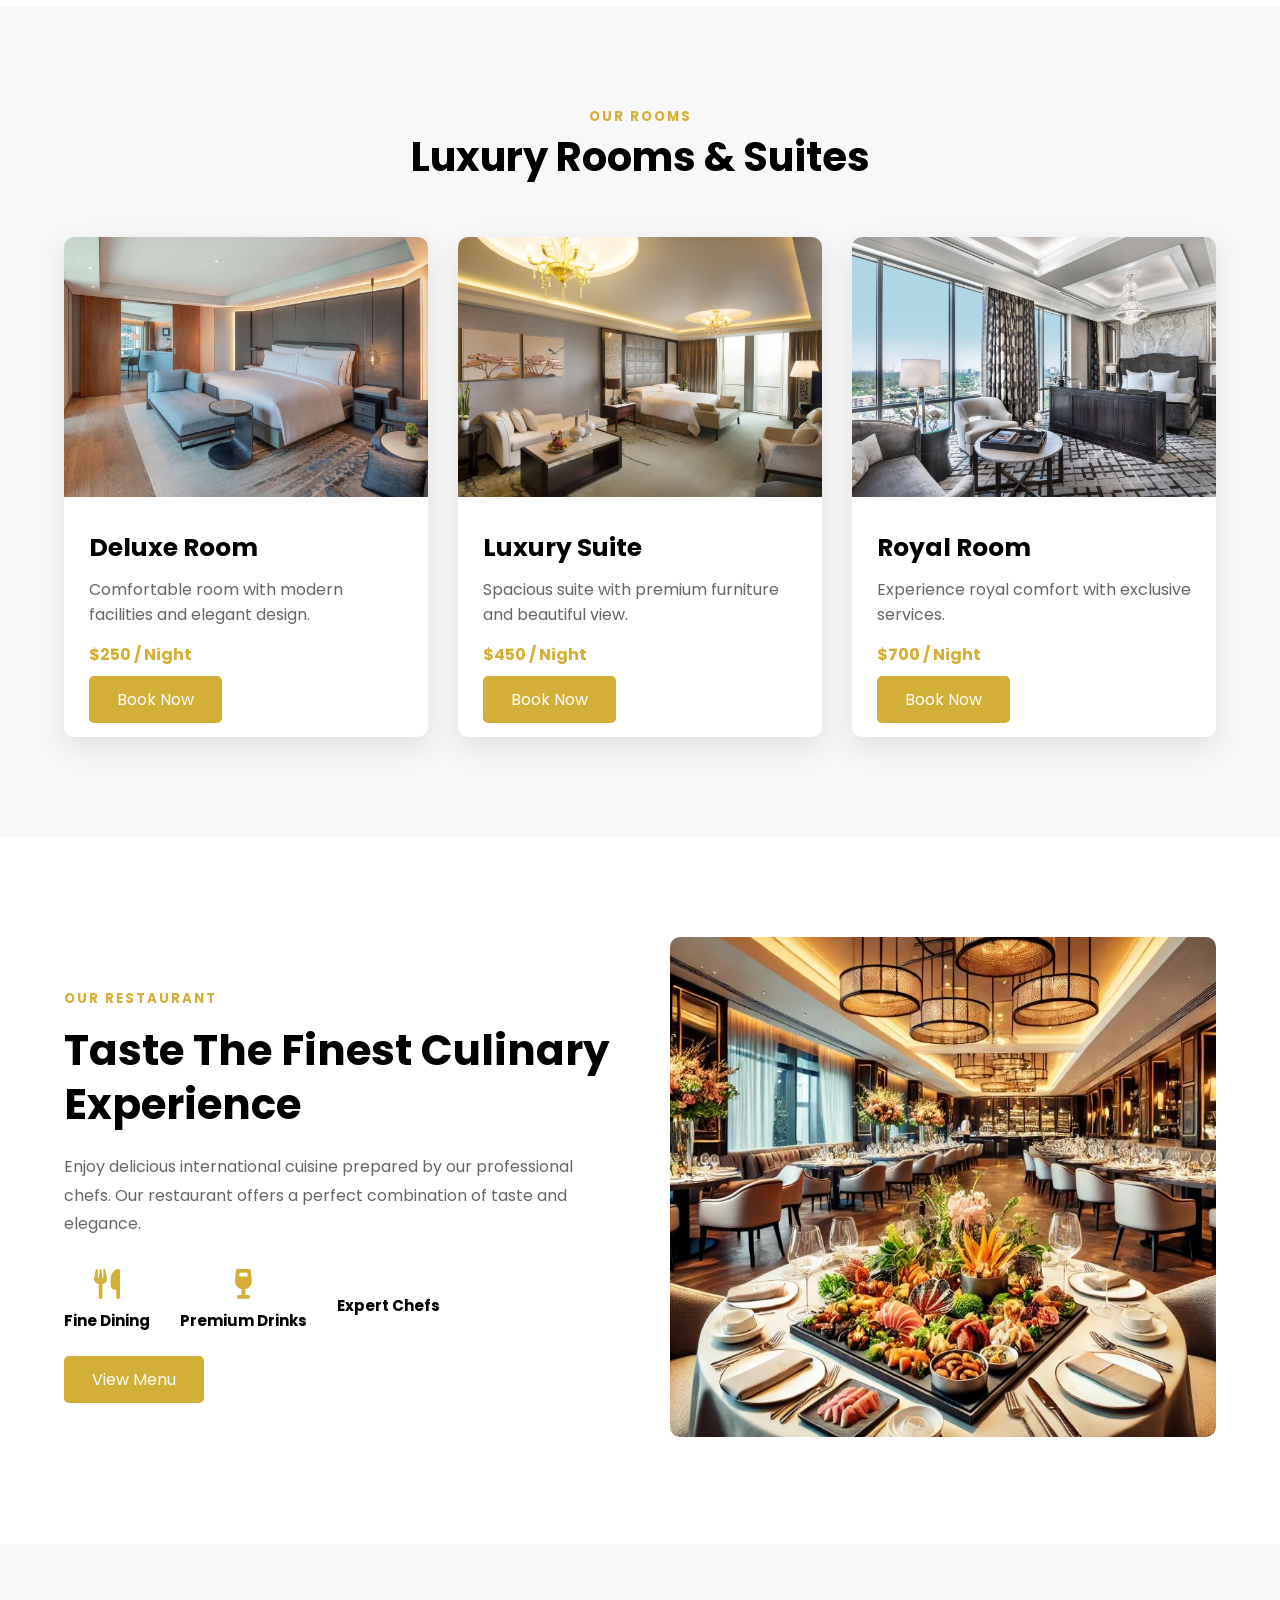
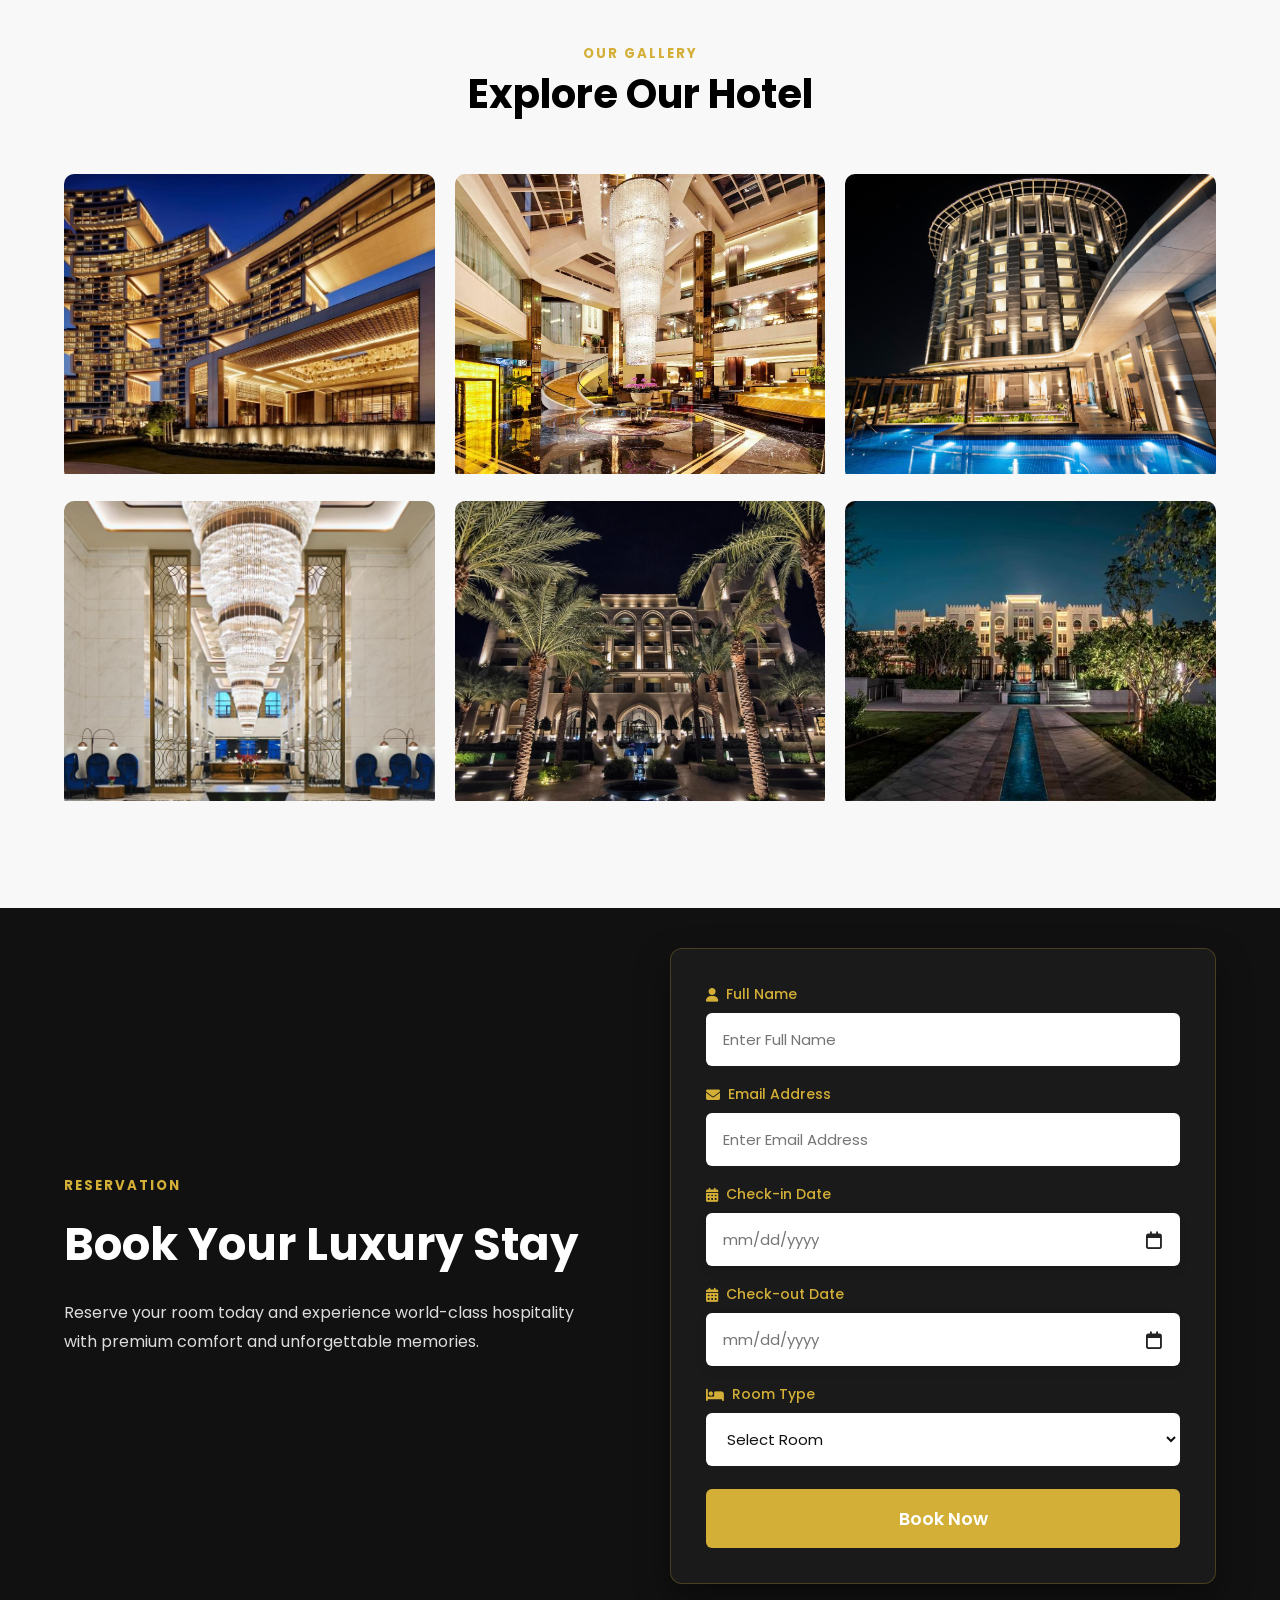
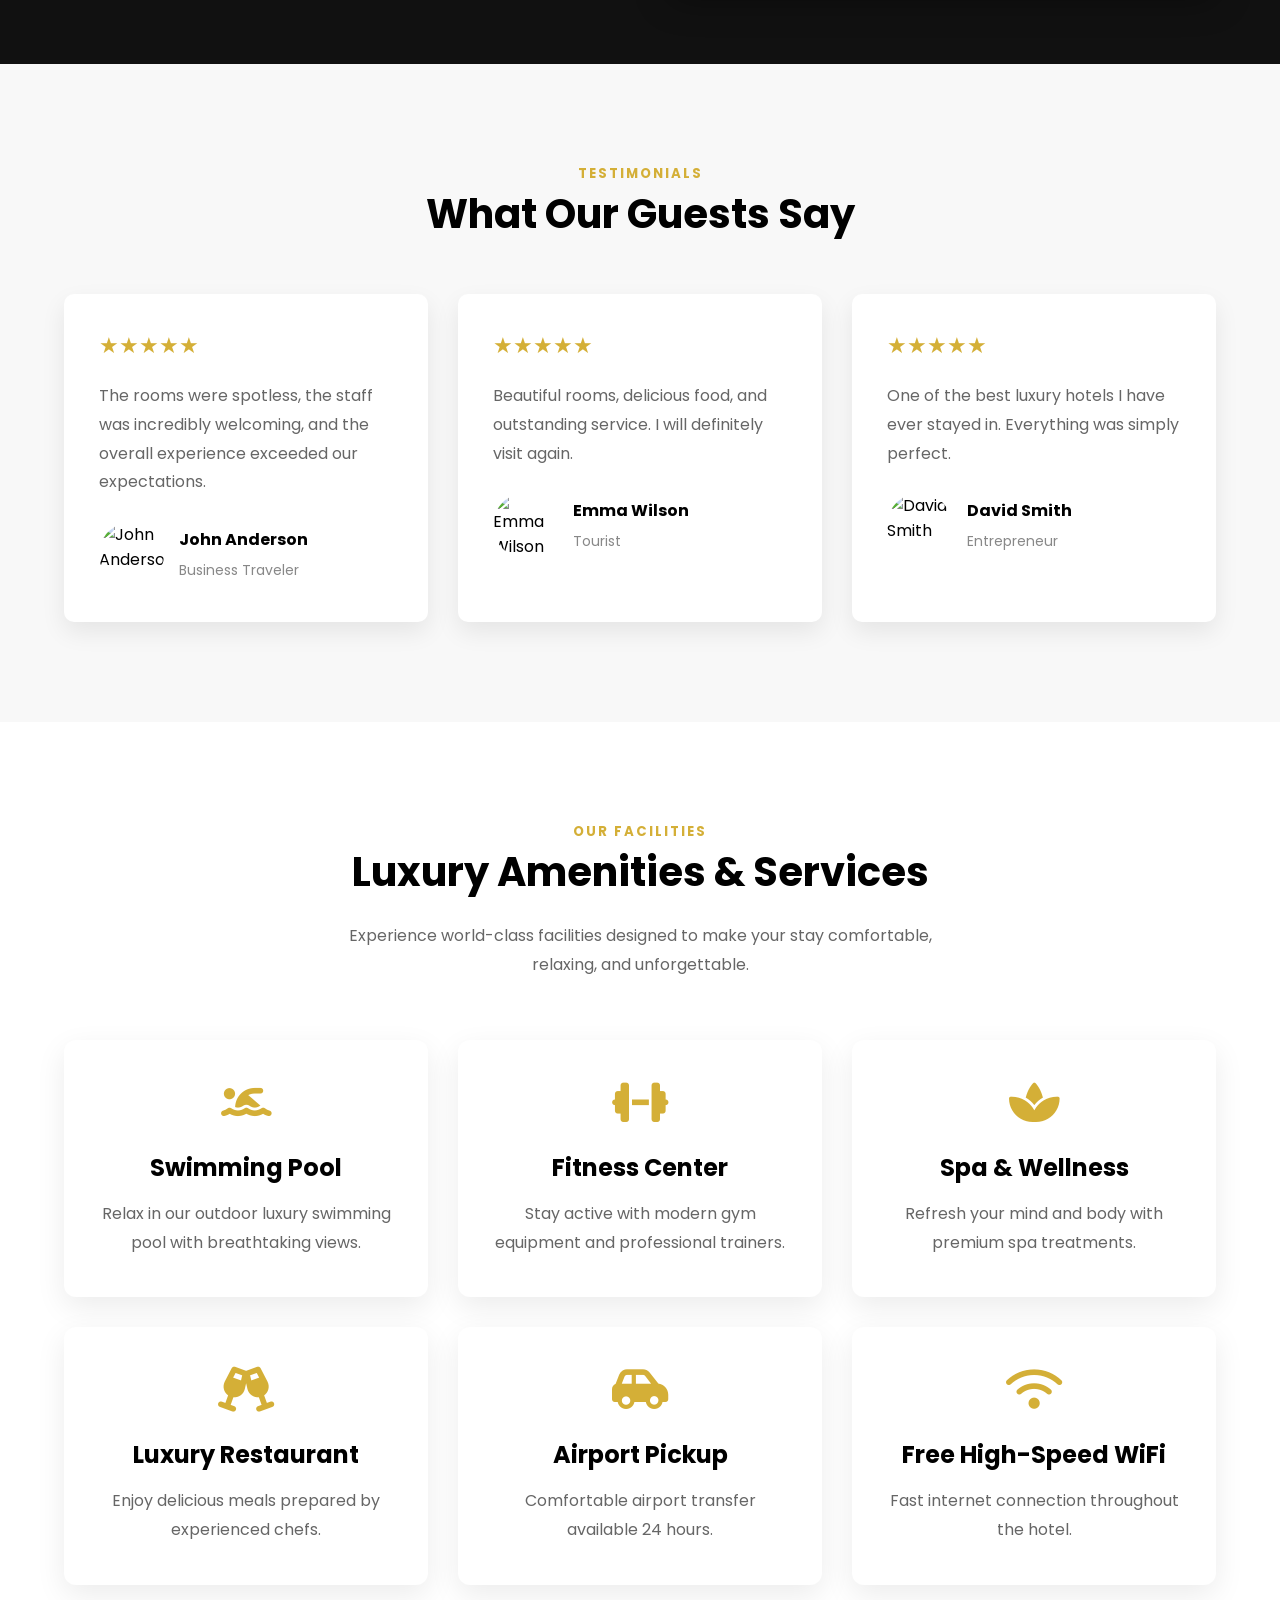
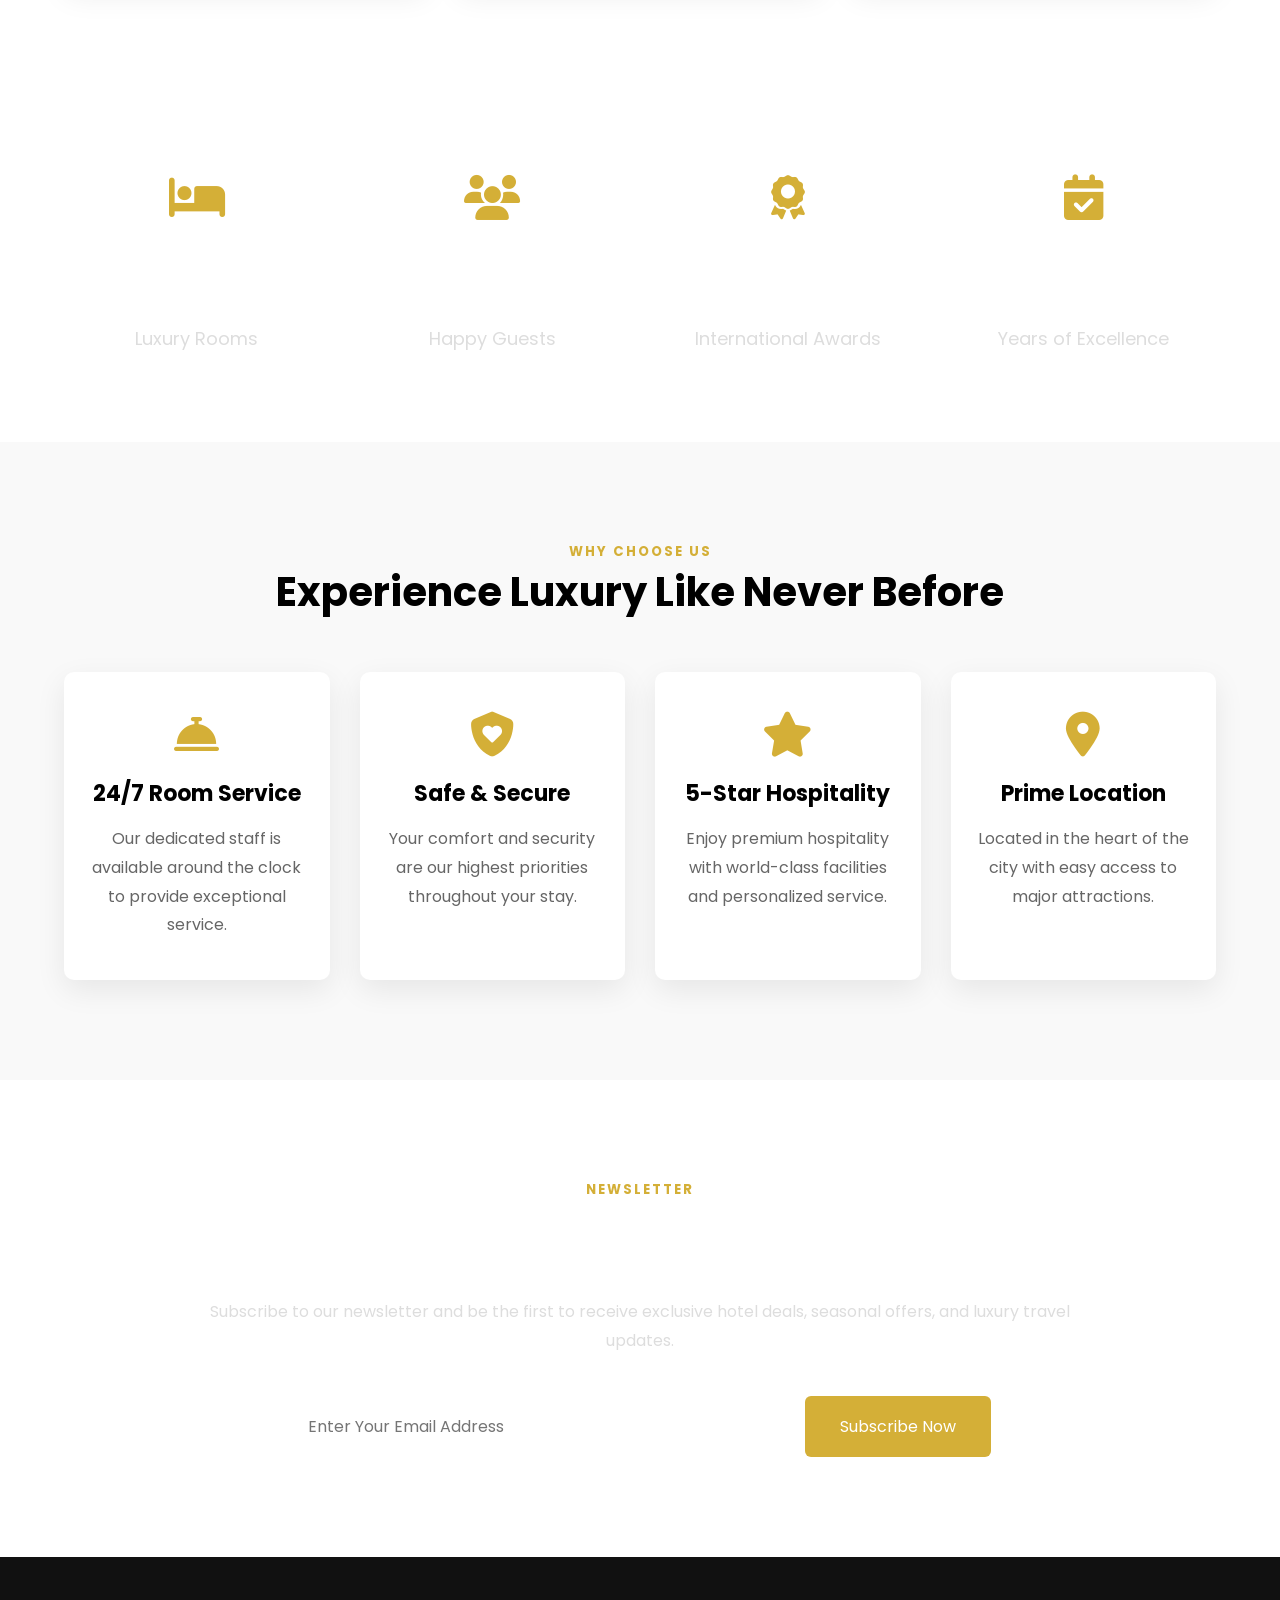
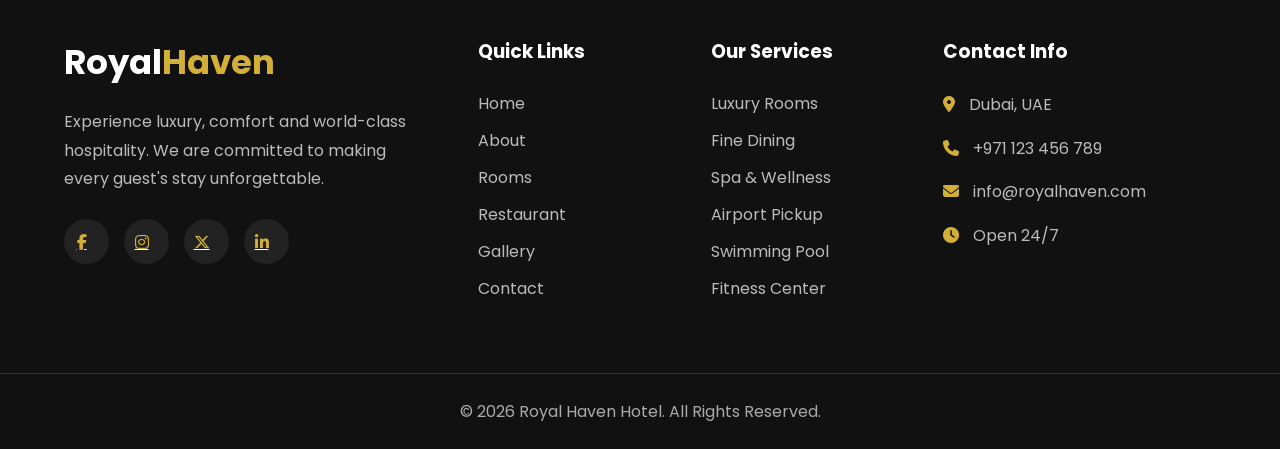
==== commit a52d7ccc: "andriod resp. ki correction" ====
--- a/index.html
+++ b/index.html
@@ -350,14 +350,14 @@
             <div class="form-group">
                 <label for="check-in"><i class="fa-solid fa-calendar-days"></i> Check-in Date</label>
                 <div class="custom-date-input">
-                    <input type="date" id="check-in" required placeholder="mm/dd/yyyy">
+                    <input type="text" id="check-in" required placeholder="mm/dd/yyyy" onfocus="(this.type='date')" onblur="if(!this.value)this.type='text'">
                 </div>
             </div>
 
             <div class="form-group">
                 <label for="check-out"><i class="fa-solid fa-calendar-days"></i> Check-out Date</label>
                 <div class="custom-date-input">
-                    <input type="date" id="check-out" required placeholder="mm/dd/yyyy">
+                    <input type="text" id="check-out" required placeholder="mm/dd/yyyy" onfocus="(this.type='date')" onblur="if(!this.value)this.type='text'">
                 </div>
             </div>
 
--- a/css/style.css
+++ b/css/style.css
@@ -574,9 +574,9 @@
     width: 100%;
 }
 
-.custom-date-input input[type="date"] {
+.custom-date-input input {
     width: 100%;
-    padding: 14px 18px;
+    padding: 14px 45px 14px 18px;
     border: none;
     outline: none;
     border-radius: 10px;
@@ -590,11 +590,28 @@
     box-shadow: 0 4px 12px rgba(0, 0, 0, 0.08);
 }
 
+.custom-date-input::after {
+    content: "\f133";
+    font-family: "Font Awesome 6 Free";
+    font-weight: 400;
+    position: absolute;
+    right: 18px;
+    top: 50%;
+    transform: translateY(-50%);
+    color: #222;
+    font-size: 18px;
+    pointer-events: none;
+}
+
 .custom-date-input input[type="date"]::-webkit-calendar-picker-indicator {
+    position: absolute;
+    right: 10px;
+    top: 50%;
+    transform: translateY(-50%);
+    width: 35px;
+    height: 35px;
+    opacity: 0;
     cursor: pointer;
-    font-size: 18px;
-    opacity: 0.85;
-    padding: 4px;
 }
 
 .booking-form input,
